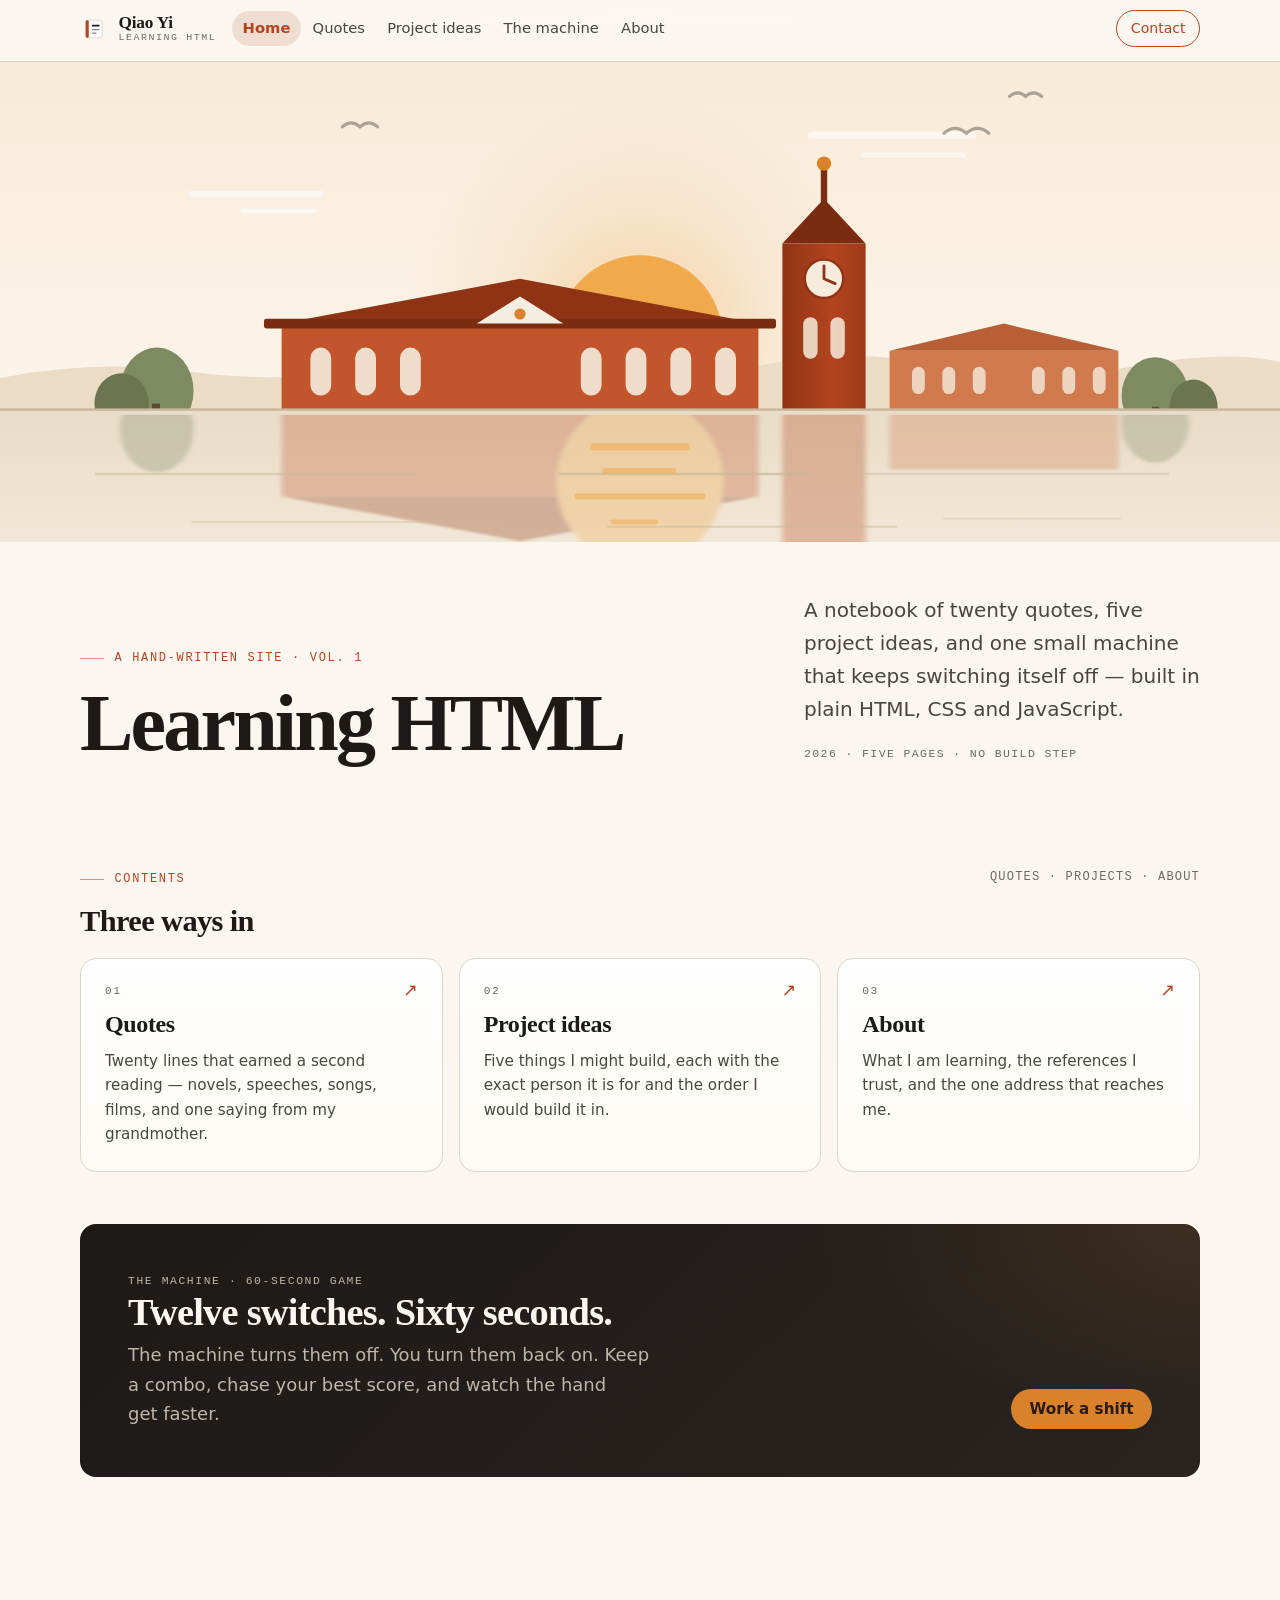
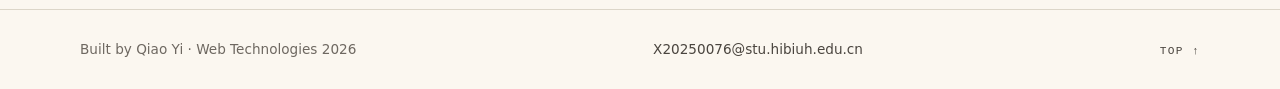
==== index.html @ 5ea04df0 "Turn the machine into a night-shift game and tidy the type Replace the eraser with a 60-second, twel" ====
<!DOCTYPE html>
<html lang="en">
<head>
  <meta charset="UTF-8">
  <meta name="viewport" content="width=device-width, initial-scale=1.0">
  <title>Learning HTML — Quotes, Projects, and a Machine</title>
  <meta name="description" content="A small hand-written site built while learning HTML: twenty quotes, five project ideas, and a sixty-second game about a machine that keeps switching itself off.">
  <link rel="icon" href="favicon.svg" type="image/svg+xml">
  <link rel="stylesheet" href="style.css">
</head>
<body>
  <a class="skip" href="#main">Skip to content</a>

  <header id="site-header"></header>

  <main id="main">
    <!-- The hero: one wide picture, cropped to a fixed height rather than
         squashed, then the site title and one sentence about the site. -->
    <section class="hero">
      <img class="hero-img" src="images/hero.svg" width="1600" height="900"
           alt="The campus at sunrise seen across the lake: a long hall with a colonnade, a clock tower, and the sun's broken reflection on the water.">
      <div class="wrap wrap--wide hero-text">
        <div class="hero-title">
          <p class="eyebrow">A hand-written site · Vol. 1</p>
          <h1>Learning HTML</h1>
        </div>
        <div class="hero-copy">
          <p class="lede">
            A notebook of twenty quotes, five project ideas, and one small
            machine that keeps switching itself off — built in plain HTML, CSS
            and JavaScript.
          </p>
          <p class="hero-meta">2026 · Five pages · No build step</p>
        </div>
      </div>
    </section>

    <!-- The overview. Each entry says what you will find inside, not
         "click here": a link is more useful when it tells you where it goes. -->
    <section class="section wrap wrap--wide" aria-labelledby="on-this-site">
      <div class="section-head">
        <div>
          <p class="eyebrow">Contents</p>
          <h2 id="on-this-site">Three ways in</h2>
        </div>
        <p class="section-note">Quotes · Projects · About</p>
      </div>

      <ul class="entries">
        <li>
          <a class="entry" href="quotes.html">
            <span class="entry-top">
              <span class="entry-num">01</span>
              <span class="entry-arrow" aria-hidden="true">↗</span>
            </span>
            <span class="entry-title">Quotes</span>
            <span class="entry-desc">
              Twenty lines that earned a second reading — novels, speeches,
              songs, films, and one saying from my grandmother.
            </span>
          </a>
        </li>
        <li>
          <a class="entry" href="project.html">
            <span class="entry-top">
              <span class="entry-num">02</span>
              <span class="entry-arrow" aria-hidden="true">↗</span>
            </span>
            <span class="entry-title">Project ideas</span>
            <span class="entry-desc">
              Five things I might build, each with the exact person it is for
              and the order I would build it in.
            </span>
          </a>
        </li>
        <li>
          <a class="entry" href="about.html">
            <span class="entry-top">
              <span class="entry-num">03</span>
              <span class="entry-arrow" aria-hidden="true">↗</span>
            </span>
            <span class="entry-title">About</span>
            <span class="entry-desc">
              What I am learning, the references I trust, and the one address
              that reaches me.
            </span>
          </a>
        </li>
      </ul>
    </section>

    <!-- The machine gets its own dark band: it is the best thing here, and
         it should not be something you only find by reading the nav. -->
    <section class="section wrap wrap--wide">
      <div class="callout">
        <div>
          <p class="callout-kicker">The machine · 60-second game</p>
          <h2>Twelve switches. Sixty seconds.</h2>
          <p>
            The machine turns them off. You turn them back on. Keep a combo,
            chase your best score, and watch the hand get faster.
          </p>
        </div>
        <a class="btn" href="machine.html">Work a shift</a>
      </div>
    </section>
  </main>

  <footer id="site-footer"></footer>

  <script src="nav.js"></script>
</body>
</html>
---- style.css ----
/* ==========================================================================
   my-site — one stylesheet, five pages
   --------------------------------------------------------------------------
   Reading order:
     1  Tokens        — every colour and size, named once
     2  Reset & base  — the floor every browser starts from
     3  Layout        — the columns
     4  Typography    — sizes, set once, inherited everywhere
     5  Links, buttons, skip link
     6  Nav (injected by nav.js)
     7  Site footer (injected by nav.js)
     8  Hero
     9  Entry cards   — the homepage's three doors
    10  Quote cards   — ONE rule, twenty cards
    11  Spotlight     — the random quote band
    12  Project lists — ul, dl, ol, each doing its own job
    13  Callout       — the dark block advertising the machine
    14  Small screens & reduced motion
   ========================================================================== */

/* 1 · Tokens ---------------------------------------------------------------
   A custom property is a value with a name. Change it here and it changes
   everywhere; that is the same argument as using a class instead of twenty
   inline styles, one level up. */
:root {
  /* paper: four warm off-whites, darkest to lightest */
  --paper: #FBF7F0;          /* the page itself */
  --paper-raised: #FFFFFF;   /* cards sitting on the page */
  --paper-sunk: #F3EDE2;     /* quiet panels, the spotlight band */

  /* ink: three text weights. All three clear 4.5:1 on --paper. */
  --ink: #1C1917;            /* body text, nearly black */
  --ink-soft: #4A453F;       /* secondary text */
  --ink-faint: #6E6861;      /* captions, quote sources */

  --rule: #DCD6C9;           /* hairlines: borders, dividers */
  --accent: #B4441F;         /* the one loud colour: ochre red */
  --accent-dark: #8E3415;    /* its hover state */
  --accent-soft: #F0DDD2;    /* its wash: nav highlight, tags */
  --amber: #D9822B;          /* the machine's light, and only that */

  --measure: 66ch;           /* a comfortable line of text */
  --measure-wide: 74rem;     /* the page's outer grid */
  --radius: 10px;
  --radius-lg: 16px;
  --rule-strong: #C9C1B2;
  --shadow: 0 12px 32px rgb(28 25 23 / .07);
  --shadow-lift: 0 24px 56px rgb(28 25 23 / .11);

  --font-serif: Georgia, "Iowan Old Style", "Noto Serif SC", "Songti SC", serif;
  --font-sans: system-ui, -apple-system, "Segoe UI", "Noto Sans SC", sans-serif;
  --font-mono: ui-monospace, "SF Mono", "Cascadia Mono", Consolas, monospace;
}

/* 2 · Reset & base ---------------------------------------------------------
   Only the handful of browser defaults that get in the way. */
*,
*::before,
*::after {
  box-sizing: border-box;      /* padding and border grow inward */
}

html {
  -webkit-text-size-adjust: 100%;   /* no auto-zoom on a phone held sideways */
  scroll-behavior: smooth;
}

body {
  margin: 0;
  background:
    radial-gradient(70rem 34rem at 50% -18rem, #FFFDF9 0%, transparent 70%),
    var(--paper);
  color: var(--ink);
  font-family: var(--font-sans);
  font-size: clamp(1rem, .95rem + .25vw, 1.125rem);   /* 16 → 18 px */
  line-height: 1.65;
  text-rendering: optimizeLegibility;
}

img,
svg {
  display: block;
  max-width: 100%;             /* never wider than its box */
}

img {
  height: auto;                /* keep the proportions */
}

/* 3 · Layout ---------------------------------------------------------------
   One column, centred, with the same gutters on every page. */
.wrap {
  width: 100%;
  max-width: var(--measure);
  margin-inline: auto;
  padding-inline: clamp(1rem, 4vw, 2rem);
}

.wrap--wide {
  max-width: var(--measure-wide);   /* the quote grid, the machine, the index */
}

main {
  display: block;              /* old browsers: <main> is inline by default */
}

.section {
  padding-block: clamp(2rem, 5vw, 3.25rem);
}

.section + .section {
  padding-top: 0;              /* sections own their bottom space only */
}

/* A page's opening block: the title on the left, the promise of the page on
   the right. Every inner page uses the same shape, so moving between pages
   feels like turning pages of one book rather than visiting five sites. */
.page-head {
  display: grid;
  gap: clamp(.9rem, 2.5vw, 1.75rem);
  padding-block: clamp(2.75rem, 6vw, 4.75rem) clamp(1.75rem, 4vw, 2.75rem);
  border-bottom: 1px solid var(--rule);
}

.page-head h1 {
  margin: 0;
  font-size: clamp(2.6rem, 7vw, 4.6rem);
  line-height: 1.02;
  letter-spacing: -.03em;
}

.page-head .lede {
  margin: 0;
  max-width: 40ch;
}

.page-head-copy {
  justify-self: end;
  width: 100%;
  max-width: 38ch;
}

.page-head-meta {
  margin: 1rem 0 0;
  font-family: var(--font-mono);
  font-size: .75rem;
  letter-spacing: .12em;
  text-transform: uppercase;
  color: var(--ink-faint);
}

@media (min-width: 56rem) {
  .page-head {
    grid-template-columns: minmax(0, 1.1fr) minmax(0, .9fr);
    align-items: end;
    column-gap: clamp(2rem, 6vw, 6rem);
  }
}

/* On a phone the page's promise belongs directly under its title, not in a
   column pushed over to the right. */
@media (max-width: 55.99rem) {
  .page-head-copy {
    justify-self: start;
    max-width: 100%;
  }
}

/* A heading that holds a left rail and a wider reading column. Used for the
   project lists, the about page and the machine's explanation. */
.section-split {
  display: grid;
  gap: 1.5rem;
}

.section-body {
  max-width: 62ch;
}

@media (min-width: 56rem) {
  .section-split {
    grid-template-columns: minmax(0, .8fr) minmax(0, 1.2fr);
    column-gap: clamp(2rem, 6vw, 6rem);
    align-items: start;
  }

  .section-side {
    position: sticky;
    top: 6rem;
  }
}

/* A small header above a list or grid: the name of the set, and one line
   that says how to read it. */
.section-head {
  display: flex;
  flex-wrap: wrap;
  align-items: baseline;
  justify-content: space-between;
  gap: .5rem 1.5rem;
  margin-bottom: 1.25rem;
}

.section-head h2 {
  margin: 0;
}

.section-note {
  margin: 0;
  font-family: var(--font-mono);
  font-size: .75rem;
  letter-spacing: .1em;
  text-transform: uppercase;
  color: var(--ink-faint);
}

[id] {
  scroll-margin-top: 5.5rem;   /* clears the sticky header */
}

/* 4 · Typography ----------------------------------------------------------- */
h1,
h2,
h3 {
  font-family: var(--font-serif);
  font-weight: 600;
  line-height: 1.12;
  letter-spacing: -0.02em;
  margin: 0 0 .5em;
  text-wrap: balance;          /* split long headings into even lines */
}

h1 {
  font-size: clamp(2.2rem, 6vw, 3.6rem);
}

h2 {
  font-size: clamp(1.4rem, 3vw, 1.9rem);
}

h3 {
  font-size: 1.2rem;
}

p {
  margin: 0 0 1em;
  text-wrap: pretty;           /* stops one word dangling on its own line */
}

p:last-child {
  margin-bottom: 0;
}

.lede {
  font-size: clamp(1.05rem, 1rem + .4vw, 1.25rem);
  color: var(--ink-soft);
  max-width: 44ch;
}

.eyebrow {
  display: inline-flex;
  align-items: center;
  gap: .65rem;
  font-family: var(--font-mono);
  font-size: .75rem;
  letter-spacing: .14em;
  text-transform: uppercase;
  color: var(--accent);
  margin: 0 0 .9rem;
}

.eyebrow::before {
  content: "";
  width: 1.5rem;
  height: 1px;
  background: currentColor;
  opacity: .55;
}

.muted {
  color: var(--ink-faint);
}

/* A heading a screen reader needs but the eye does not — it keeps the
   document's outline correct without adding a line of visible text. */
.visually-hidden {
  position: absolute;
  width: 1px;
  height: 1px;
  margin: -1px;
  padding: 0;
  overflow: hidden;
  clip-path: inset(50%);
  white-space: nowrap;
  border: 0;
}

/* 5 · Links & buttons ------------------------------------------------------ */
a {
  color: var(--accent);
  text-decoration-thickness: 1px;
  text-underline-offset: .18em;
}

a:hover {
  color: var(--accent-dark);
}

/* One focus ring, for everything, keyboard only. */
:focus-visible {
  outline: 3px solid var(--accent);
  outline-offset: 3px;
  border-radius: 3px;
}

.btn {
  display: inline-block;
  padding: .65em 1.15em;
  border: 1px solid transparent;
  border-radius: 99px;
  background: var(--accent);
  color: #fff;
  font: inherit;
  font-size: .95rem;
  font-weight: 600;
  line-height: 1.2;
  text-decoration: none;
  cursor: pointer;
}

.btn:hover {
  background: var(--accent-dark);
  color: #fff;
}

.btn--ghost {
  background: transparent;
  border-color: var(--rule);
  color: var(--ink);
}

.btn--ghost:hover {
  background: var(--paper-sunk);
  color: var(--ink);
}

/* The skip link is the first thing a keyboard meets. Off-screen until it
   takes focus, then it slides into view. */
.skip {
  position: fixed;
  top: .75rem;
  left: .75rem;
  z-index: 300;
  padding: .7em 1.2em;
  border-radius: 99px;
  background: var(--ink);
  color: var(--paper);
  text-decoration: none;
  transform: translateY(-200%);
  transition: transform .18s ease;
}

.skip:focus {
  transform: none;
  color: var(--paper);
}

/* 6 · Nav ------------------------------------------------------------------
   The markup lives in nav.html and is injected into <header id="site-header">.
   These rules are here because style.css is the one file every page loads. */
#site-header {
  /* The nav arrives one fetch after the page paints. Reserving its height
     means the content below does not jump when it lands. Sticky, with a
     translucent paper wash, so the index stays one move away on long pages. */
  position: sticky;
  top: 0;
  z-index: 100;
  min-height: 3.9rem;
  border-bottom: 1px solid var(--rule);
  background: rgb(251 247 240 / .93);
  backdrop-filter: blur(14px) saturate(1.05);
  -webkit-backdrop-filter: blur(14px) saturate(1.05);
}

.site-nav {
  display: flex;
  flex-wrap: wrap;             /* on a narrow phone the links drop to a new row */
  align-items: center;
  gap: .35rem 1rem;
  padding-block: .65rem;
}

.brand {
  display: inline-flex;
  align-items: center;
  gap: .65rem;
  font-family: var(--font-serif);
  color: var(--ink);
  text-decoration: none;
}

.brand:hover {
  color: var(--accent);
}

.brand-mark {
  width: 1.75rem;
  height: 1.75rem;
  flex: none;
}

.brand-copy {
  display: grid;
  gap: .1rem;
  line-height: 1.05;
}

.brand-name {
  font-size: 1.08rem;
  font-weight: 700;
  letter-spacing: -.01em;
}

.brand-site {
  font-family: var(--font-mono);
  font-size: .62rem;
  font-weight: 400;
  letter-spacing: .16em;
  text-transform: uppercase;
  color: var(--ink-faint);
}

.nav-links {
  display: flex;
  flex-wrap: wrap;
  gap: .1rem;
  margin: 0;
  padding: 0;
  list-style: none;
}

.nav-links a {
  display: block;
  padding: .35em .7em;
  border-radius: 99px;
  color: var(--ink-soft);
  font-size: .92rem;
  text-decoration: none;
  transition: background-color .16s ease, color .16s ease;
}

.nav-links a:hover {
  background: var(--paper-sunk);
  color: var(--ink);
}

/* aria-current is set by nav.js on the link for the page you are on. */
.nav-links a[aria-current="page"] {
  background: var(--accent-soft);
  color: var(--accent);
  font-weight: 600;
}

.nav-cta {
  margin-left: auto;
  padding: .4em .95em;
  border: 1px solid var(--accent);
  border-radius: 99px;
  color: var(--accent);
  font-size: .88rem;
  text-decoration: none;
  transition: background-color .16s ease, color .16s ease;
}

.nav-cta:hover {
  background: var(--accent);
  color: #fff;
}

/* Shown only when the fetch fails — almost always because the page was
   opened from file:// instead of a local server. */
.nav-fallback {
  margin: 0;
  padding-block: 1rem;
  color: var(--ink-soft);
  font-size: .9rem;
}

/* 7 · Site footer ----------------------------------------------------------
   An ID selector on purpose. Every quote card also contains a <footer>, so a
   bare `footer { }` rule here would repaint all twenty card footers too. */
#site-footer {
  margin-top: clamp(3rem, 8vw, 5rem);
  border-top: 1px solid var(--rule);
  padding-block: 1.75rem;
  color: var(--ink-faint);
  font-size: .85rem;
}

.site-footer-inner {
  display: flex;
  flex-wrap: wrap;
  gap: .5rem 1.5rem;
  justify-content: space-between;
  align-items: baseline;
}

.footer-top {
  font-family: var(--font-mono);
  font-size: .7rem;
  letter-spacing: .12em;
  text-transform: uppercase;
  color: var(--ink-faint);
  text-decoration: none;
}

.footer-top:hover {
  color: var(--accent);
}

#site-footer p {
  margin: 0;
}

#site-footer address {
  font-style: normal;
}

#site-footer a {
  color: var(--ink-soft);
  text-decoration: none;
}

#site-footer a:hover {
  color: var(--accent);
  text-decoration: underline;
}

/* 8 · Hero -----------------------------------------------------------------
   The image is a real <img> so the object-fit lesson still applies: a fixed
   height box, width 100%, and the picture cropped rather than squashed. */
.hero-img {
  width: 100%;
  height: clamp(17rem, 44vw, 30rem);
  object-fit: cover;           /* fill the box, crop the overflow */
  object-position: center 42%; /* keep the sun and the roofline in frame */
}

.hero-text {
  display: grid;
  gap: clamp(1rem, 2.5vw, 2rem);
  padding-block: clamp(2rem, 4.5vw, 3.25rem) clamp(2rem, 4vw, 2.75rem);
}

.hero-text h1 {
  margin: 0;
  font-size: clamp(2.6rem, 7.5vw, 5rem);
  line-height: 1.0;
  letter-spacing: -.035em;
}

.hero-text .lede {
  margin-bottom: 0;
  max-width: 38ch;
}

.hero-meta {
  margin: 1.1rem 0 0;
  font-family: var(--font-mono);
  font-size: .72rem;
  letter-spacing: .12em;
  text-transform: uppercase;
  color: var(--ink-faint);
}

/* On a wide screen the title and the sentence share one line: the title
   holds the left edge, the sentence sits on the baseline at the right. */
@media (min-width: 56rem) {
  .hero-text {
    grid-template-columns: minmax(0, 1.25fr) minmax(0, .75fr);
    align-items: end;
    column-gap: clamp(2rem, 5vw, 5rem);
  }
}

/* 9 · Entry cards ---------------------------------------------------------- */
.entries {
  display: grid;
  grid-template-columns: repeat(auto-fit, minmax(min(100%, 17rem), 1fr));
  gap: 1rem;
  margin: 0;
  padding: 0;
  list-style: none;
}

/* Three doors, three columns — never a lonely third card on its own row. */
@media (min-width: 56rem) {
  .entries {
    grid-template-columns: repeat(3, minmax(0, 1fr));
  }
}

.entry {
  display: grid;
  grid-template-rows: auto auto 1fr;
  gap: .65rem;
  height: 100%;
  padding: 1.45rem 1.5rem 1.55rem;
  border: 1px solid var(--rule);
  border-radius: var(--radius-lg);
  background: linear-gradient(180deg, #FFFFFF 0%, #FEFBF5 100%);
  color: inherit;
  text-decoration: none;
  transition: border-color .18s ease, transform .18s ease, box-shadow .18s ease;
}

.entry:hover {
  border-color: var(--accent);
  color: inherit;
  transform: translateY(-3px);
  box-shadow: var(--shadow-lift);
}

.entry-top {
  display: flex;
  align-items: center;
  justify-content: space-between;
  gap: 1rem;
}

.entry-num {
  font-family: var(--font-mono);
  font-size: .7rem;
  letter-spacing: .14em;
  color: var(--ink-faint);
}

.entry-arrow {
  color: var(--accent);
  font-size: 1.1rem;
  line-height: 1;
  transition: transform .18s ease;
}

.entry:hover .entry-arrow {
  transform: translate(3px, -3px);
}

.entry-title {
  font-family: var(--font-serif);
  font-size: 1.5rem;
  font-weight: 600;
  line-height: 1.15;
  letter-spacing: -.015em;
}

.entry-desc {
  color: var(--ink-soft);
  font-size: .95rem;
  line-height: 1.6;
}

/* 10 · Quote cards ---------------------------------------------------------
   ONE rule for all twenty cards. This is the whole argument for a class:
   padding, border, radius, background and max-width are set once and every
   card obeys. Twenty inline styles would be twenty chances to disagree. */
.quote {
  max-width: 34rem;                       /* a line you can read without turning your head */
  padding: 1.25rem 1.4rem;                /* space inside the card */
  background: var(--paper-raised);
  border: 1px solid var(--rule);          /* the thin outer frame */
  border-left: 4px solid var(--accent);   /* the spine */
  border-radius: var(--radius);           /* rounded corners */
  margin: 0;
  transition: box-shadow .2s ease;
}

.quote:hover {
  box-shadow: var(--shadow);
}

.quote blockquote {
  margin: 0;
}

.quote p {
  margin: 0 0 .55em;
}

.quote p:last-child {
  margin-bottom: 0;
}

/* This is the CARD's footer — its source line. It must not look like the
   site footer, which is why #site-footer is an id and this is scoped. */
.quote footer {
  display: flex;
  flex-wrap: wrap;
  align-items: baseline;
  gap: .2rem .55rem;
  margin-top: .9rem;
  padding-top: .7rem;
  border-top: 1px dashed var(--rule);
  font-size: .82rem;
  line-height: 1.4;
}

.quote cite {
  font-style: normal;
  font-weight: 700;
  color: var(--ink);
}

.quote .source {
  font-family: var(--font-mono);
  font-size: .92em;
  color: var(--ink-faint);
}

.quote .source::before {
  content: "—";
  margin-right: .45em;
  color: var(--rule);
}

.quote-grid {
  display: grid;
  grid-template-columns: repeat(auto-fill, minmax(min(100%, 19rem), 1fr));
  gap: 1rem;
  align-items: stretch;        /* every card in a row shares one height */
  margin: 0;
  padding: 0;
  list-style: none;
  counter-reset: quote;
}

.quote-grid > li {
  display: flex;
  flex-direction: column;
  counter-increment: quote;
}

/* Fill the cell and hold the source line at the bottom, so a short quote and
   a long quote on the same row end on the same line. */
.quote-grid .quote {
  flex: 1;
  display: flex;
  flex-direction: column;
  max-width: none;
}

.quote-grid .quote footer {
  margin-top: auto;            /* the source line sits on the card's floor */
}

/* A quiet index number above each card: twenty entries, numbered like pages,
   drawn by CSS so the markup stays one clean <article>. */
.quote-grid > li::before {
  content: counter(quote, decimal-leading-zero);
  display: block;
  margin: 0 0 .5rem .25rem;
  font-family: var(--font-mono);
  font-size: .7rem;
  letter-spacing: .14em;
  color: var(--ink-faint);
}

/* 11 · Spotlight -----------------------------------------------------------
   The band at the top of quotes.html. quotes.js clones one of the cards into
   it, so the clone keeps the .quote class and inherits every rule above. */
.spotlight {
  position: relative;
  overflow: hidden;
  background: var(--paper-sunk);
  border-block: 1px solid var(--rule);
  padding-block: clamp(2rem, 4.5vw, 3.25rem);
}

/* One enormous quotation mark, almost the colour of the paper. It is
   decoration and is hidden from assistive technology by ::before. */
.spotlight::before {
  content: "“";
  position: absolute;
  top: -3.5rem;
  left: max(-1rem, calc(50% - 38rem));
  font-family: var(--font-serif);
  font-size: clamp(12rem, 26vw, 22rem);
  line-height: 1;
  color: var(--accent);
  opacity: .06;
  pointer-events: none;
}

.spotlight-inner {
  display: flex;
  flex-wrap: wrap;
  align-items: center;
  gap: 1.25rem 2rem;
  justify-content: space-between;
}

.spotlight .quote {
  flex: 1 1 22rem;
  max-width: 40rem;
  border-left-width: 6px;
  box-shadow: var(--shadow);
}

.spotlight .quote blockquote p {
  font-family: var(--font-serif);
  font-size: clamp(1.1rem, 1rem + .55vw, 1.4rem);
  line-height: 1.45;
}

.spotlight-label {
  font-family: var(--font-mono);
  font-size: .75rem;
  font-weight: 400;
  line-height: 1.4;
  letter-spacing: .14em;
  text-transform: uppercase;
  color: var(--ink-faint);
  margin: 0 0 .6rem;
}

/* 12 · Project lists ------------------------------------------------------- */
.idea-list {
  display: grid;
  gap: .9rem;
  margin: 0;
  padding: 0;
  list-style: none;            /* order does not matter here, so no markers */
  counter-reset: idea;
}

.idea-list li {
  position: relative;
  padding: 2.25rem 1.35rem 1.25rem;
  border: 1px solid var(--rule);
  border-radius: var(--radius-lg);
  background: var(--paper-raised);
  counter-increment: idea;
  transition: border-color .18s ease, box-shadow .18s ease;
}

.idea-list li:hover {
  border-color: var(--rule-strong);
  box-shadow: var(--shadow);
}

.idea-list li::before {
  content: counter(idea, decimal-leading-zero);
  position: absolute;
  top: 1.05rem;
  left: 1.4rem;
  font-family: var(--font-mono);
  font-size: .7rem;
  letter-spacing: .14em;
  color: var(--accent);
}

@media (min-width: 56rem) {
  .idea-list {
    grid-template-columns: repeat(2, minmax(0, 1fr));
  }

  /* Five ideas over two columns: the fifth gets the full row rather than
     leaving a hole where a sixth ought to be. */
  .idea-list li:last-child {
    grid-column: 1 / -1;
  }
}

.idea-name {
  display: block;
  font-family: var(--font-serif);
  font-size: 1.22rem;
  font-weight: 600;
  line-height: 1.3;
  letter-spacing: -.01em;
}

.idea-list p {
  margin: .3rem 0 0;
  color: var(--ink-soft);
  font-size: .96rem;
}

/* A description list is a question and its answer: the idea, then who it
   is for. A grid makes the pairs line up as pairs. */
.audience {
  display: grid;
  grid-template-columns: max-content 1fr;
  gap: .55rem 1.75rem;
  margin: 0;
}

.audience dt {
  font-family: var(--font-serif);
  font-weight: 600;
  color: var(--ink);
}

.audience dd {
  margin: 0;
  color: var(--ink-soft);
}

/* An ordered list, numbered by the browser, drawn as circles by CSS. */
.steps {
  display: grid;
  gap: .8rem;
  margin: 0;
  padding: 0;
  list-style: none;
  counter-reset: step;
}

.steps li {
  position: relative;
  padding-left: 2.75rem;
  counter-increment: step;
}

.steps li::before {
  content: counter(step);
  position: absolute;
  left: 0;
  top: .1rem;
  display: grid;
  place-items: center;
  width: 1.85rem;
  height: 1.85rem;
  border-radius: 50%;
  background: var(--accent);
  color: #fff;
  font-size: .8rem;
  font-weight: 700;
  line-height: 1;
}

/* A second description list, on the machine page: the four properties of a
   useless machine, each named and explained. */
.definitions {
  display: grid;
  grid-template-columns: max-content 1fr;
  gap: .9rem 2rem;
  margin: 1.5rem 0 0;
}

.definitions dt {
  font-family: var(--font-mono);
  font-size: .78rem;
  font-weight: 700;
  letter-spacing: .1em;
  text-transform: uppercase;
  color: var(--accent);
  padding-top: .15rem;
}

.definitions dd {
  margin: 0;
  color: var(--ink-soft);
  font-size: .96rem;
}

/* 13 · Callout ------------------------------------------------------------- */
.callout {
  position: relative;
  display: flex;
  flex-wrap: wrap;
  align-items: flex-end;
  justify-content: space-between;
  gap: 1.5rem 2.5rem;
  overflow: hidden;
  padding: clamp(1.75rem, 4vw, 3rem);
  border-radius: var(--radius-lg);
  background:
    radial-gradient(40rem 20rem at 100% 0%, rgb(217 130 43 / .12), transparent 60%),
    linear-gradient(135deg, #1C1917 0%, #2A2420 100%);
  color: #E8E1D7;
}

.callout-kicker {
  margin: 0 0 .9rem;
  font-family: var(--font-mono);
  font-size: .71rem;
  letter-spacing: .14em;
  text-transform: uppercase;
  color: var(--amber);
}

.callout h2 {
  margin: 0 0 .45rem;
  color: var(--paper);
  font-size: clamp(1.6rem, 3.5vw, 2.4rem);
  line-height: 1.1;
}

.callout p {
  margin: 0;
  color: #BFB5A8;
  max-width: 48ch;
}

.callout .btn {
  background: var(--amber);
  color: #2A1A0C;
  flex: none;
}

.callout .btn:hover {
  background: #E79544;
  color: #2A1A0C;
}

/* 13b · Contact card ------------------------------------------------------
   The one loud link on the About page, on its own sheet of paper. */
.contact-card {
  padding: clamp(1.5rem, 4vw, 2.5rem);
  border: 1px solid var(--rule);
  border-radius: var(--radius-lg);
  background: var(--paper-raised);
}

.contact-card .eyebrow {
  margin-bottom: .75rem;
}

.contact-card h2 {
  margin-bottom: .35rem;
}

.contact-email {
  display: inline-block;
  margin-top: .4rem;
  font-family: var(--font-serif);
  font-size: clamp(1.1rem, 2.6vw, 1.5rem);
  letter-spacing: -.01em;
  word-break: break-word;
}

/* 14 · Small screens & reduced motion -------------------------------------- */
@media (max-width: 40rem) {
  /* Two rows, not four: the brand and the Contact pill share the first row,
     and the links move to their own full-width strip. The strip scrolls
     sideways if it has to, which is better than a nav that eats a third of
     the screen before you reach the content. */
  .nav-links {
    order: 3;
    flex-basis: 100%;
    flex-wrap: nowrap;
    gap: 0;
    margin-inline: calc(clamp(1rem, 4vw, 2rem) * -1);
    padding-inline: clamp(1rem, 4vw, 2rem);
    overflow-x: auto;
    scrollbar-width: none;           /* Firefox */
    -webkit-overflow-scrolling: touch;
  }

  .nav-links::-webkit-scrollbar {
    display: none;                   /* Chrome, Safari */
  }

  .nav-links a {
    white-space: nowrap;
  }

  .nav-cta {
    margin-left: auto;
  }

  /* Two columns of dt/dd become one stacked pair. */
  .audience,
  .definitions {
    grid-template-columns: 1fr;
    gap: .1rem;
  }

  .audience dd,
  .definitions dd {
    margin-bottom: .85rem;
  }

  .audience dd:last-child,
  .definitions dd:last-child {
    margin-bottom: 0;
  }

  .definitions dt {
    margin-top: .5rem;
  }

  .spotlight-inner {
    display: block;
  }

  .spotlight .btn {
    margin-top: 1rem;
  }

  .callout .btn {
    width: 100%;
    text-align: center;
  }
}

/* A pulse of motion is decoration; a visitor who asked it to stop gets to
   keep the content without the movement. */
@media (prefers-reduced-motion: reduce) {
  html {
    scroll-behavior: auto;
  }

  *,
  *::before,
  *::after {
    animation-duration: .01ms !important;
    animation-iteration-count: 1 !important;
    transition-duration: .01ms !important;
  }
}
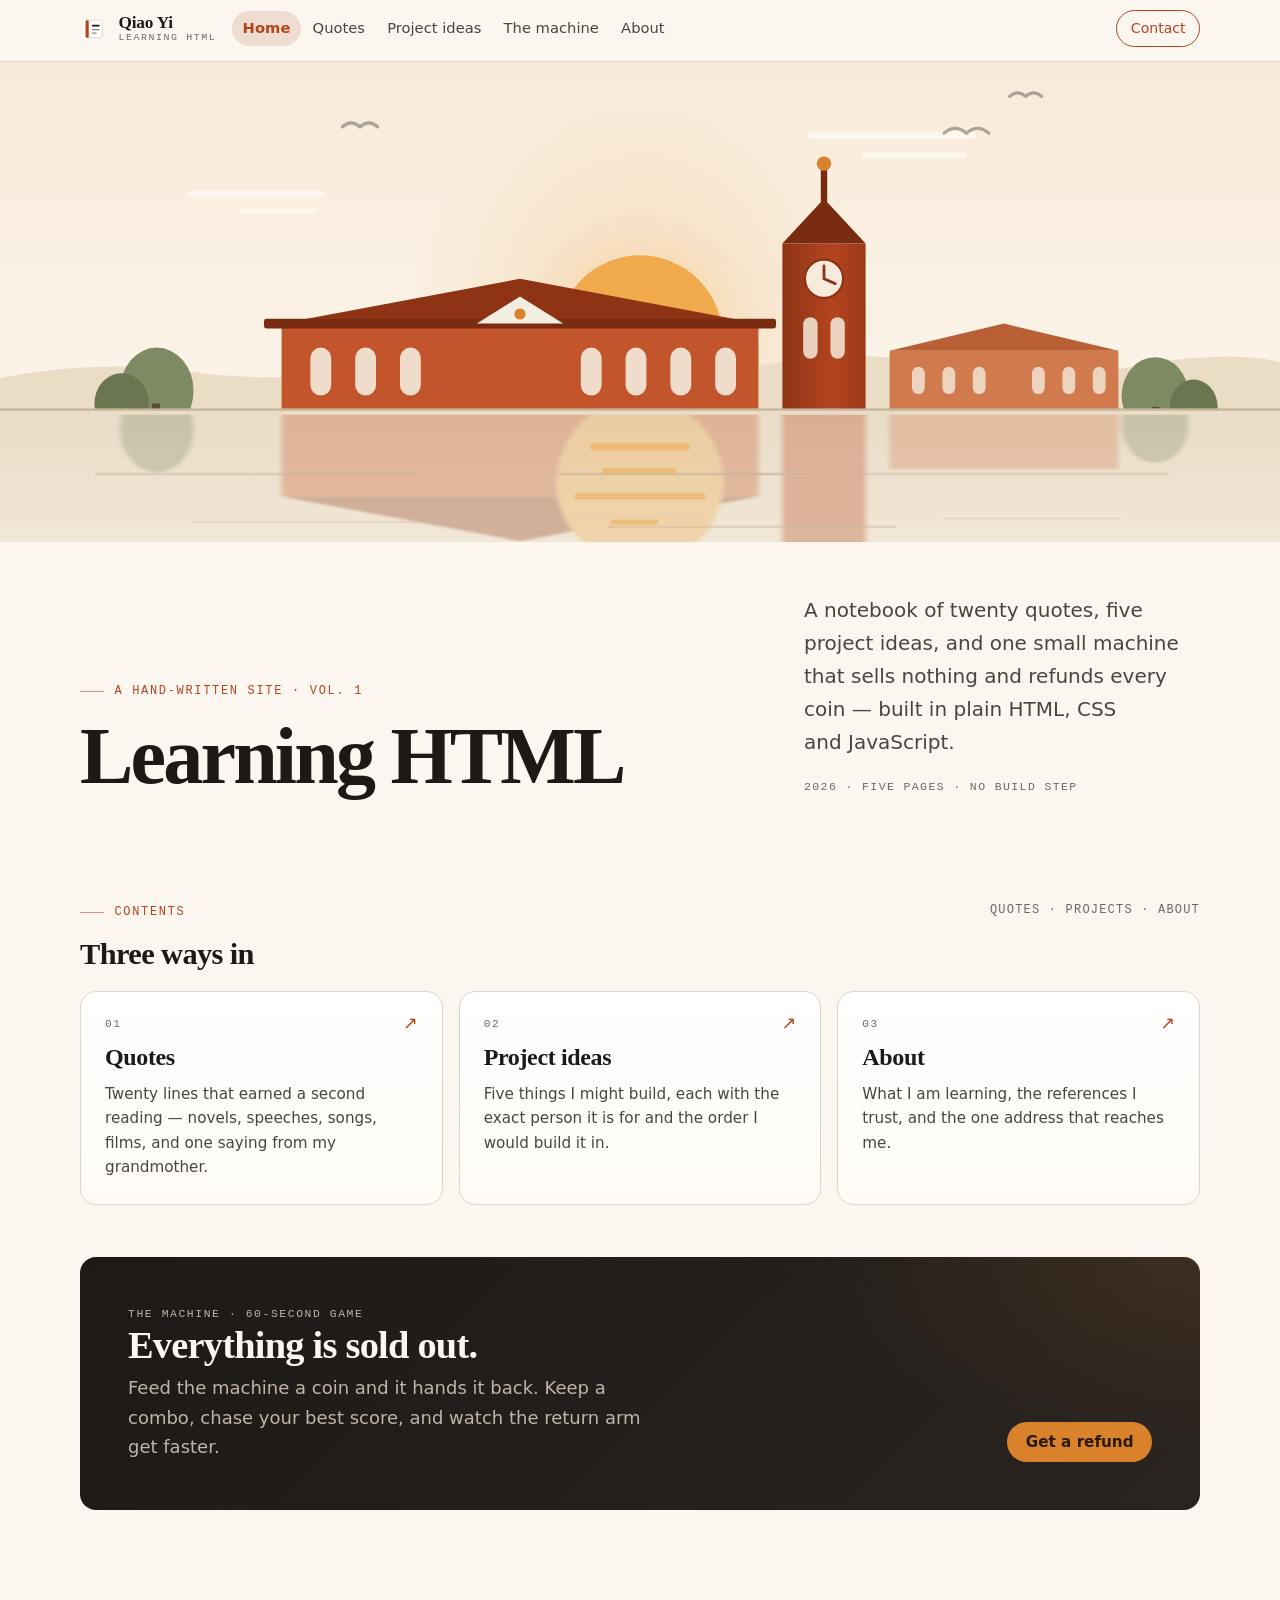
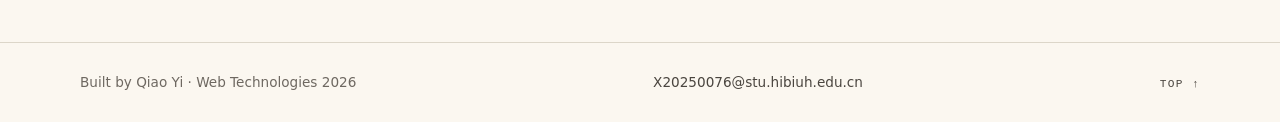
==== commit c9147892: "Turn the useless machine into a refund machine Replace the night-shift switches with twelve coins th" ====
--- a/index.html
+++ b/index.html
@@ -4,7 +4,7 @@
   <meta charset="UTF-8">
   <meta name="viewport" content="width=device-width, initial-scale=1.0">
   <title>Learning HTML — Quotes, Projects, and a Machine</title>
-  <meta name="description" content="A small hand-written site built while learning HTML: twenty quotes, five project ideas, and a sixty-second game about a machine that keeps switching itself off.">
+  <meta name="description" content="A small hand-written site built while learning HTML: twenty quotes, five project ideas, and a sixty-second game about a machine that gives every coin back.">
   <link rel="icon" href="favicon.svg" type="image/svg+xml">
   <link rel="stylesheet" href="style.css">
 </head>
@@ -27,8 +27,8 @@
         <div class="hero-copy">
           <p class="lede">
             A notebook of twenty quotes, five project ideas, and one small
-            machine that keeps switching itself off — built in plain HTML, CSS
-            and JavaScript.
+            machine that sells nothing and refunds every coin — built in plain
+            HTML, CSS and JavaScript.
           </p>
           <p class="hero-meta">2026 · Five pages · No build step</p>
         </div>
@@ -95,13 +95,13 @@
       <div class="callout">
         <div>
           <p class="callout-kicker">The machine · 60-second game</p>
-          <h2>Twelve switches. Sixty seconds.</h2>
+          <h2>Everything is sold out.</h2>
           <p>
-            The machine turns them off. You turn them back on. Keep a combo,
-            chase your best score, and watch the hand get faster.
+            Feed the machine a coin and it hands it back. Keep a combo, chase
+            your best score, and watch the return arm get faster.
           </p>
         </div>
-        <a class="btn" href="machine.html">Work a shift</a>
+        <a class="btn" href="machine.html">Get a refund</a>
       </div>
     </section>
   </main>
--- a/style.css
+++ b/style.css
@@ -37,7 +37,7 @@
   --accent: #B4441F;         /* the one loud colour: ochre red */
   --accent-dark: #8E3415;    /* its hover state */
   --accent-soft: #F0DDD2;    /* its wash: nav highlight, tags */
-  --amber: #D9822B;          /* the machine's light, and only that */
+  --amber: #D9822B;          /* the machine's brass, and only that */
 
   --measure: 66ch;           /* a comfortable line of text */
   --measure-wide: 74rem;     /* the page's outer grid */
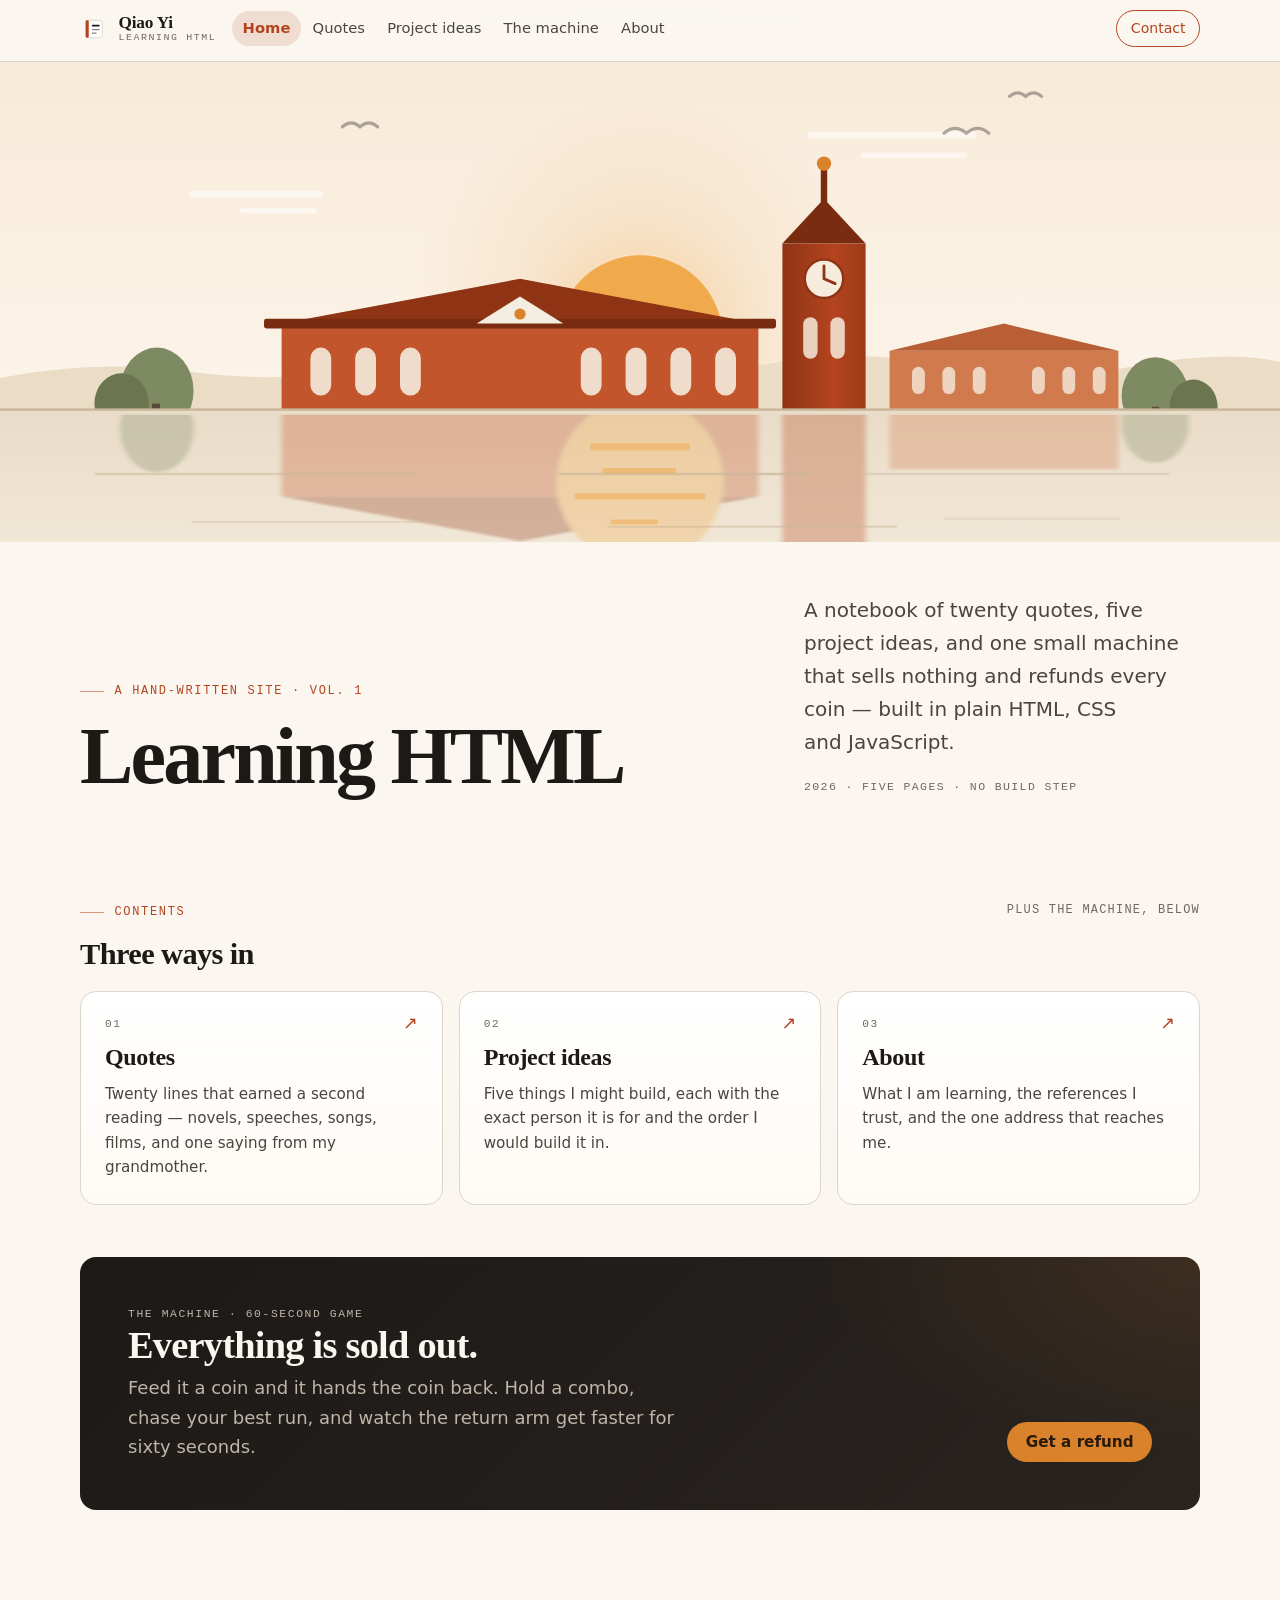
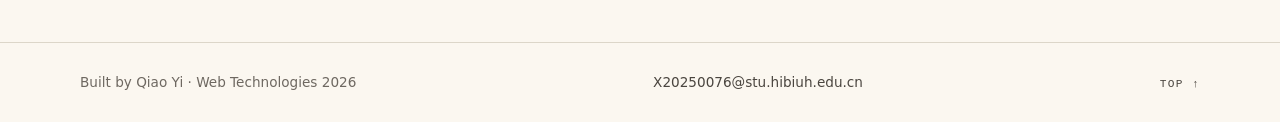
==== commit aeac2d0f: "Redraw the refund machine and unify the type The coin board was framed per-cell like a keypad and ea" ====
--- a/index.html
+++ b/index.html
@@ -43,7 +43,7 @@
           <p class="eyebrow">Contents</p>
           <h2 id="on-this-site">Three ways in</h2>
         </div>
-        <p class="section-note">Quotes · Projects · About</p>
+        <p class="section-note">Plus the machine, below</p>
       </div>
 
       <ul class="entries">
@@ -97,8 +97,8 @@
           <p class="callout-kicker">The machine · 60-second game</p>
           <h2>Everything is sold out.</h2>
           <p>
-            Feed the machine a coin and it hands it back. Keep a combo, chase
-            your best score, and watch the return arm get faster.
+            Feed it a coin and it hands the coin back. Hold a combo, chase your
+            best run, and watch the return arm get faster for sixty seconds.
           </p>
         </div>
         <a class="btn" href="machine.html">Get a refund</a>
--- a/style.css
+++ b/style.css
@@ -683,8 +683,16 @@
   margin: 0;
 }
 
+/* The words themselves are set in the serif, at a size and measure that make a
+   card feel like a page rather than a UI tile. The rest of the page stays in
+   the sans, so a quotation is visibly a different kind of text. */
 .quote p {
   margin: 0 0 .55em;
+  font-family: var(--font-serif);
+  font-size: clamp(1.02rem, .96rem + .22vw, 1.12rem);
+  line-height: 1.5;
+  letter-spacing: -.005em;
+  color: var(--ink);
 }
 
 .quote p:last-child {
@@ -723,11 +731,13 @@
   color: var(--rule);
 }
 
+/* A quote wall, not a table. Columns let each card take exactly the height its
+   words need and still pack tight against the one above it; a grid row would
+   either stretch "This is for everyone." into a half-empty box or leave a hole
+   under it. The cards still come from ONE rule — this only positions them. */
 .quote-grid {
-  display: grid;
-  grid-template-columns: repeat(auto-fill, minmax(min(100%, 19rem), 1fr));
-  gap: 1rem;
-  align-items: stretch;        /* every card in a row shares one height */
+  columns: 19rem 3;
+  column-gap: 1rem;
   margin: 0;
   padding: 0;
   list-style: none;
@@ -735,22 +745,13 @@
 }
 
 .quote-grid > li {
-  display: flex;
-  flex-direction: column;
+  break-inside: avoid;         /* never split a quote across two columns */
+  margin-bottom: 1rem;         /* the vertical gap, since columns have no row gap */
   counter-increment: quote;
 }
 
-/* Fill the cell and hold the source line at the bottom, so a short quote and
-   a long quote on the same row end on the same line. */
 .quote-grid .quote {
-  flex: 1;
-  display: flex;
-  flex-direction: column;
   max-width: none;
-}
-
-.quote-grid .quote footer {
-  margin-top: auto;            /* the source line sits on the card's floor */
 }
 
 /* A quiet index number above each card: twenty entries, numbered like pages,
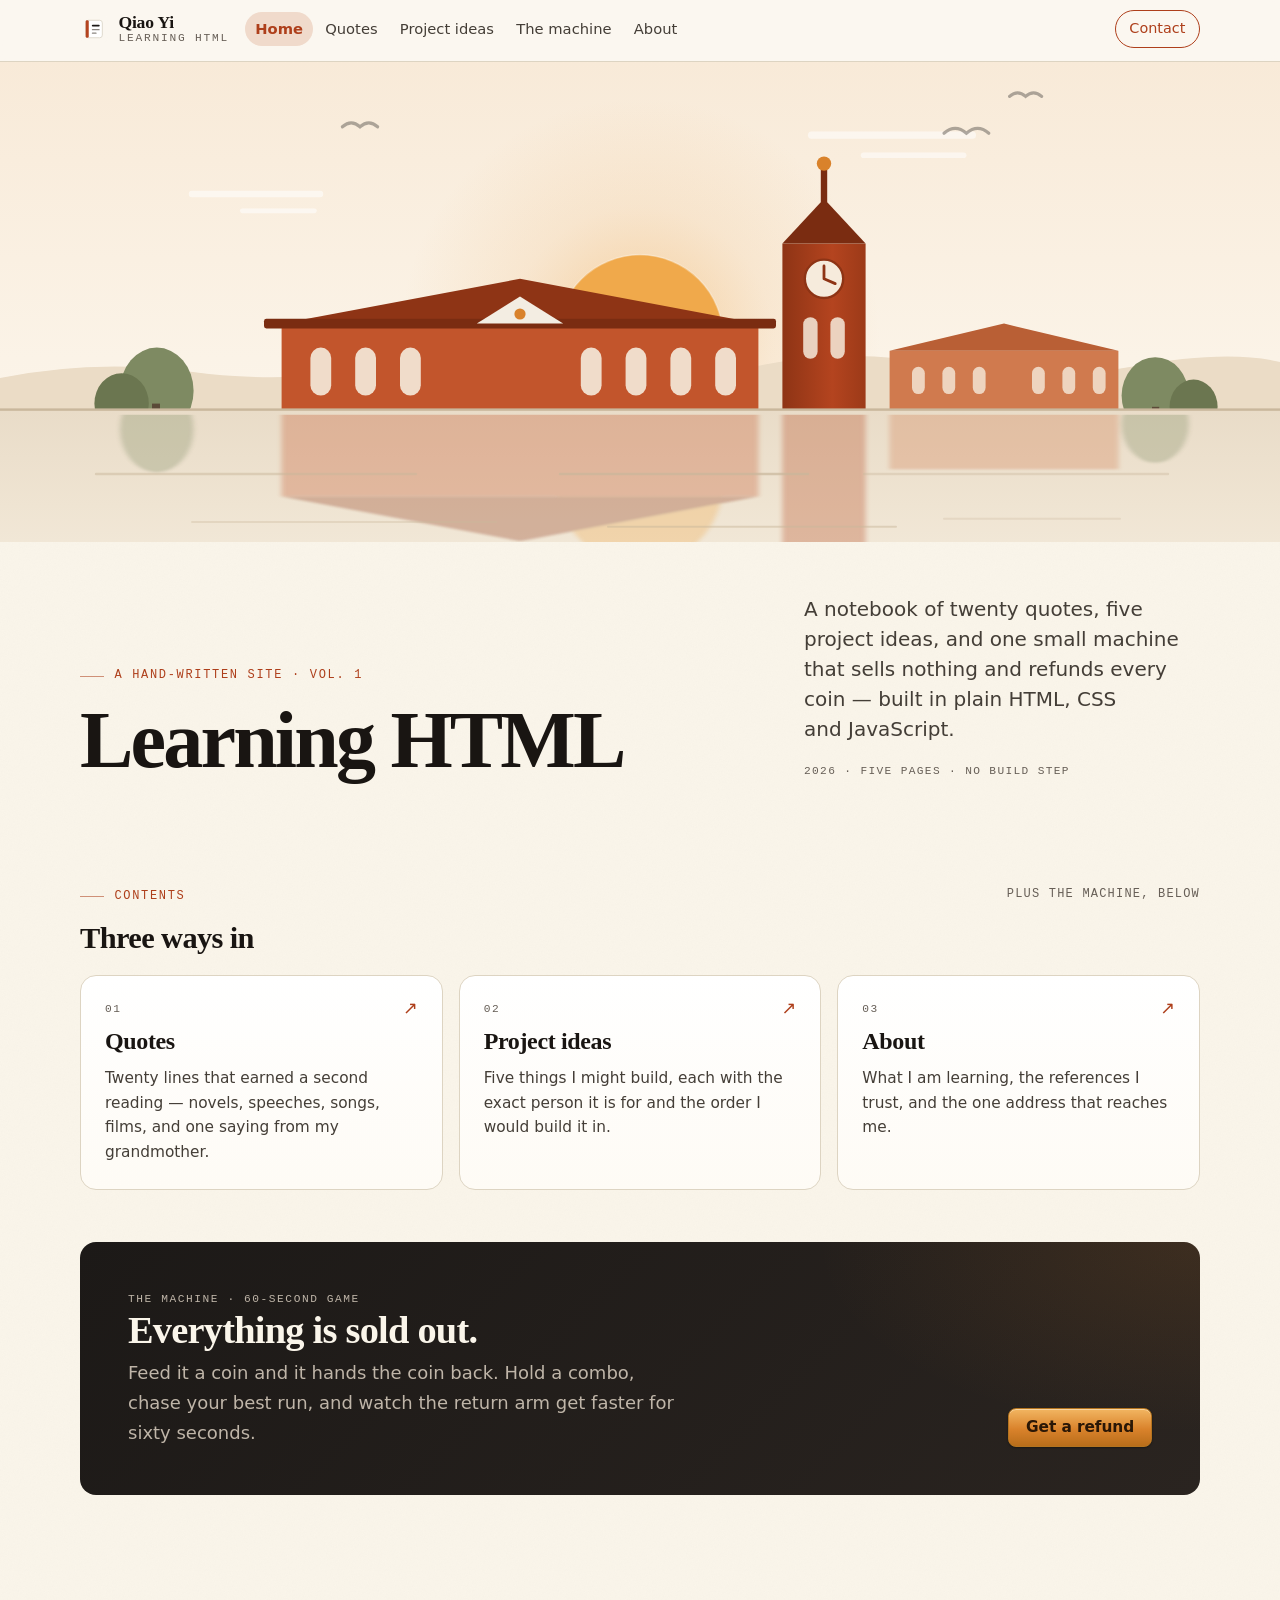
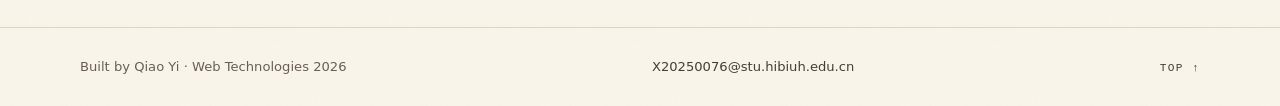
==== commit cd68483d: "Drop the gold glitter strokes from the lake They read as loose bars floating under the hall rather t" ====
--- a/index.html
+++ b/index.html
@@ -18,7 +18,7 @@
          squashed, then the site title and one sentence about the site. -->
     <section class="hero">
       <img class="hero-img" src="images/hero.svg" width="1600" height="900"
-           alt="The campus at sunrise seen across the lake: a long hall with a colonnade, a clock tower, and the sun's broken reflection on the water.">
+           alt="The campus at sunrise seen across the lake: a long hall with a colonnade, a clock tower, and the sun's reflection on the water.">
       <div class="wrap wrap--wide hero-text">
         <div class="hero-title">
           <p class="eyebrow">A hand-written site · Vol. 1</p>
--- a/style.css
+++ b/style.css
@@ -23,27 +23,28 @@
    everywhere; that is the same argument as using a class instead of twenty
    inline styles, one level up. */
 :root {
-  /* paper: four warm off-whites, darkest to lightest */
-  --paper: #FBF7F0;          /* the page itself */
-  --paper-raised: #FFFFFF;   /* cards sitting on the page */
-  --paper-sunk: #F3EDE2;     /* quiet panels, the spotlight band */
+  /* paper: warm off-whites, darkest to lightest */
+  --paper: #FAF5EA;          /* the page itself */
+  --paper-raised: #FFFDF7;   /* cards sitting on the page */
+  --paper-sunk: #F1E8D8;     /* quiet panels, the spotlight band */
 
   /* ink: three text weights. All three clear 4.5:1 on --paper. */
-  --ink: #1C1917;            /* body text, nearly black */
-  --ink-soft: #4A453F;       /* secondary text */
-  --ink-faint: #6E6861;      /* captions, quote sources */
-
-  --rule: #DCD6C9;           /* hairlines: borders, dividers */
-  --accent: #B4441F;         /* the one loud colour: ochre red */
-  --accent-dark: #8E3415;    /* its hover state */
-  --accent-soft: #F0DDD2;    /* its wash: nav highlight, tags */
+  --ink: #191512;            /* body text, nearly black */
+  --ink-soft: #443E37;       /* secondary text */
+  --ink-faint: #675F57;      /* captions, quote sources */
+
+  --rule: #DDD4C2;           /* hairlines: borders, dividers */
+  --rule-strong: #C4B9A5;
+  --accent: #AE3F1B;         /* the one loud colour: ochre red */
+  --accent-dark: #822D0E;    /* its hover state */
+  --accent-soft: #F0DACB;    /* its wash: nav highlight, tags */
   --amber: #D9822B;          /* the machine's brass, and only that */
+  --amber-light: #E9A24F;    /* its hover state */
 
   --measure: 66ch;           /* a comfortable line of text */
   --measure-wide: 74rem;     /* the page's outer grid */
   --radius: 10px;
   --radius-lg: 16px;
-  --rule-strong: #C9C1B2;
   --shadow: 0 12px 32px rgb(28 25 23 / .07);
   --shadow-lift: 0 24px 56px rgb(28 25 23 / .11);
 
@@ -67,14 +68,25 @@
 
 body {
   margin: 0;
-  background:
-    radial-gradient(70rem 34rem at 50% -18rem, #FFFDF9 0%, transparent 70%),
-    var(--paper);
+  /* Three washes, not one: a warm spotlight behind the header, a faint ochre
+     bloom low on the left, and a hairline of warmer paper at the very bottom.
+     Between them the page reads as a sheet with a lamp on it rather than a
+     flat fill — and none of it competes with the text. */
+  /* The grain is the LAST layer, so it tiles over the washes rather than
+     sitting in a fixed overlay. A fixed overlay looked right in the viewport
+     and banded badly when the page was captured or printed. */
+  background-color: var(--paper);
+  background-image:
+    radial-gradient(70rem 34rem at 50% -18rem, #FFFDF8 0%, transparent 68%),
+    url("data:image/svg+xml,%3Csvg xmlns='http://www.w3.org/2000/svg' width='180' height='180'%3E%3Cfilter id='n'%3E%3CfeTurbulence type='fractalNoise' baseFrequency='.82' numOctaves='3' stitchTiles='stitch'/%3E%3CfeColorMatrix type='saturate' values='0'/%3E%3C/filter%3E%3Crect width='180' height='180' filter='url(%23n)' opacity='.035'/%3E%3C/svg%3E");
+  background-repeat: no-repeat, repeat;
+  background-attachment: scroll;
   color: var(--ink);
   font-family: var(--font-sans);
   font-size: clamp(1rem, .95rem + .25vw, 1.125rem);   /* 16 → 18 px */
   line-height: 1.65;
   text-rendering: optimizeLegibility;
+  -webkit-font-smoothing: antialiased;
 }
 
 img,
@@ -251,10 +263,14 @@
   margin-bottom: 0;
 }
 
+/* A lede is set larger than body copy, so it needs LESS leading than body
+   copy to look right — 1.65 at 20px reads as a gap, not as a sentence. */
 .lede {
   font-size: clamp(1.05rem, 1rem + .4vw, 1.25rem);
+  line-height: 1.5;
   color: var(--ink-soft);
   max-width: 44ch;
+  text-wrap: pretty;
 }
 
 .eyebrow {
@@ -313,35 +329,62 @@
   border-radius: 3px;
 }
 
+/* A button here is a small object on the page, not a lozenge: a soft corner,
+   a one-pixel lift that deepens on hover, and a shadow that only appears when
+   there is light to catch it. */
 .btn {
-  display: inline-block;
-  padding: .65em 1.15em;
-  border: 1px solid transparent;
-  border-radius: 99px;
-  background: var(--accent);
-  color: #fff;
+  display: inline-flex;
+  align-items: center;
+  gap: .5em;
+  padding: .62em 1.1em;
+  border: 1px solid var(--accent-dark);
+  border-radius: 8px;
+  background: linear-gradient(180deg, #BE4B25 0%, var(--accent) 55%, #9E3714 100%);
+  color: #FFF8F2;
   font: inherit;
-  font-size: .95rem;
+  font-size: .96rem;
   font-weight: 600;
   line-height: 1.2;
+  letter-spacing: -.005em;
   text-decoration: none;
   cursor: pointer;
+  box-shadow:
+    inset 0 1px 0 rgb(255 255 255 / .22),
+    0 1px 2px rgb(28 25 23 / .18);
+  transition:
+    background-color .16s ease,
+    transform .12s ease,
+    box-shadow .16s ease;
 }
 
 .btn:hover {
-  background: var(--accent-dark);
-  color: #fff;
+  background: linear-gradient(180deg, #C95630 0%, #B64620 55%, #8B2F10 100%);
+  color: #FFF8F2;
+  transform: translateY(-1px);
+  box-shadow:
+    inset 0 1px 0 rgb(255 255 255 / .26),
+    0 6px 16px -4px rgb(130 45 14 / .45);
+}
+
+.btn:active {
+  transform: translateY(0);
+  box-shadow:
+    inset 0 2px 4px rgb(60 20 4 / .35),
+    0 1px 1px rgb(28 25 23 / .15);
 }
 
 .btn--ghost {
-  background: transparent;
-  border-color: var(--rule);
+  background: var(--paper-raised);
+  border-color: var(--rule-strong);
   color: var(--ink);
+  box-shadow: 0 1px 2px rgb(28 25 23 / .06);
 }
 
 .btn--ghost:hover {
-  background: var(--paper-sunk);
-  color: var(--ink);
+  background: #FFFCF4;
+  border-color: var(--accent);
+  color: var(--accent-dark);
+  box-shadow: 0 6px 14px -6px rgb(28 25 23 / .22);
 }
 
 /* The skip link is the first thing a keyboard meets. Off-screen until it
@@ -416,14 +459,14 @@
 }
 
 .brand-name {
-  font-size: 1.08rem;
+  font-size: 1.1rem;
   font-weight: 700;
   letter-spacing: -.01em;
 }
 
 .brand-site {
   font-family: var(--font-mono);
-  font-size: .62rem;
+  font-size: .7rem;
   font-weight: 400;
   letter-spacing: .16em;
   text-transform: uppercase;
@@ -467,7 +510,7 @@
   border: 1px solid var(--accent);
   border-radius: 99px;
   color: var(--accent);
-  font-size: .88rem;
+  font-size: .9rem;
   text-decoration: none;
   transition: background-color .16s ease, color .16s ease;
 }
@@ -494,7 +537,7 @@
   border-top: 1px solid var(--rule);
   padding-block: 1.75rem;
   color: var(--ink-faint);
-  font-size: .85rem;
+  font-size: .82rem;
 }
 
 .site-footer-inner {
@@ -567,7 +610,7 @@
 .hero-meta {
   margin: 1.1rem 0 0;
   font-family: var(--font-mono);
-  font-size: .72rem;
+  font-size: .7rem;
   letter-spacing: .12em;
   text-transform: uppercase;
   color: var(--ink-faint);
@@ -656,7 +699,7 @@
 
 .entry-desc {
   color: var(--ink-soft);
-  font-size: .95rem;
+  font-size: .96rem;
   line-height: 1.6;
 }
 
@@ -875,7 +918,7 @@
 .idea-name {
   display: block;
   font-family: var(--font-serif);
-  font-size: 1.22rem;
+  font-size: 1.2rem;
   font-weight: 600;
   line-height: 1.3;
   letter-spacing: -.01em;
@@ -951,7 +994,7 @@
 
 .definitions dt {
   font-family: var(--font-mono);
-  font-size: .78rem;
+  font-size: .8rem;
   font-weight: 700;
   letter-spacing: .1em;
   text-transform: uppercase;
@@ -985,7 +1028,7 @@
 .callout-kicker {
   margin: 0 0 .9rem;
   font-family: var(--font-mono);
-  font-size: .71rem;
+  font-size: .7rem;
   letter-spacing: .14em;
   text-transform: uppercase;
   color: var(--amber);
@@ -1004,15 +1047,24 @@
   max-width: 48ch;
 }
 
+/* On the dark band the button turns brass, so it belongs to the machine rather
+   than to the page around it. Same geometry as .btn, different metal. */
 .callout .btn {
-  background: var(--amber);
-  color: #2A1A0C;
   flex: none;
+  border-color: #B4741F;
+  background: linear-gradient(180deg, #F2B662 0%, var(--amber) 55%, #B86D1A 100%);
+  color: #2A1706;
+  box-shadow:
+    inset 0 1px 0 rgb(255 244 220 / .5),
+    0 1px 2px rgb(0 0 0 / .35);
 }
 
 .callout .btn:hover {
-  background: #E79544;
-  color: #2A1A0C;
+  background: linear-gradient(180deg, #FFC978 0%, #E89440 55%, #C5751C 100%);
+  color: #2A1706;
+  box-shadow:
+    inset 0 1px 0 rgb(255 248 232 / .55),
+    0 8px 20px -6px rgb(217 130 43 / .5);
 }
 
 /* 13b · Contact card ------------------------------------------------------
@@ -1041,7 +1093,103 @@
   word-break: break-word;
 }
 
-/* 14 · Small screens & reduced motion -------------------------------------- */
+/* 14 · Motion: page changes and first paint --------------------------------
+   Two separate ideas, both optional by design:
+
+   a) Cross-page transitions. The View Transitions API is used where the
+      browser has it (Chrome 111+, Safari 18+). It cross-fades between pages
+      and gives the hero image and the page title a name, so the image stays
+      put across index → anywhere rather than blinking out and back. Nothing
+      is required for this to work: without support, navigation is a plain
+      page load and every rule below is ignored.
+
+   b) First paint. Content rises a few pixels into place, staggered by
+      position. It runs once on load, never on scroll, so reading is never
+      interrupted and the page is legible before it finishes. */
+
+@view-transition {
+  navigation: auto;
+}
+
+/* The title and the hero share a name across pages, so they morph instead of
+   fading. Two pages can only share a name if only one element per page uses
+   it, which is why the hero is named and the entries are not. */
+.hero-title h1,
+.page-head h1 {
+  view-transition-name: page-title;
+}
+
+.hero-img {
+  view-transition-name: hero;
+}
+
+::view-transition-old(page-title),
+::view-transition-new(page-title) {
+  animation-duration: .32s;
+  animation-timing-function: cubic-bezier(.22, .61, .36, 1);
+}
+
+::view-transition-old(root),
+::view-transition-new(root) {
+  animation-duration: .26s;
+}
+
+/* The sticky header is the one thing that should not move: naming it keeps it
+   fixed in place while the content under it changes. */
+#site-header {
+  view-transition-name: site-header;
+}
+
+@keyframes rise-in {
+  from {
+    opacity: 0;
+    transform: translateY(10px);
+  }
+  to {
+    opacity: 1;
+    transform: none;
+  }
+}
+
+/* Opacity is held back to a floor rather than zero, so a slow machine never
+   shows a blank page while the animation is waiting to start. */
+@keyframes fade-in {
+  from { opacity: .001; }
+  to { opacity: 1; }
+}
+
+@media (prefers-reduced-motion: no-preference) {
+  .hero {
+    animation: fade-in .5s ease-out both;
+  }
+
+  .hero-text > *,
+  .page-head > *,
+  .section-head,
+  .entries > li,
+  .quote-grid > li,
+  .idea-list > li,
+  .callout {
+    animation: rise-in .5s cubic-bezier(.22, .61, .36, 1) both;
+  }
+
+  /* A short stagger, set with a delay rather than a duration so the motion
+     itself stays the same speed everywhere. */
+  .entries > li:nth-child(1) { animation-delay: .04s; }
+  .entries > li:nth-child(2) { animation-delay: .1s; }
+  .entries > li:nth-child(3) { animation-delay: .16s; }
+
+  .quote-grid > li:nth-child(-n+3) { animation-delay: .03s; }
+  .quote-grid > li:nth-child(n+4):nth-child(-n+6) { animation-delay: .09s; }
+  .quote-grid > li:nth-child(n+7) { animation-delay: .14s; }
+
+  .page-head > *:last-child { animation-delay: .08s; }
+
+  /* The entrance is a first-load flourish, not a re-trigger on every hash
+     jump or back-navigation restore. */
+}
+
+/* 14b · Small screens & reduced motion ------------------------------------- */
 @media (max-width: 40rem) {
   /* Two rows, not four: the brand and the Contact pill share the first row,
      and the links move to their own full-width strip. The strip scrolls
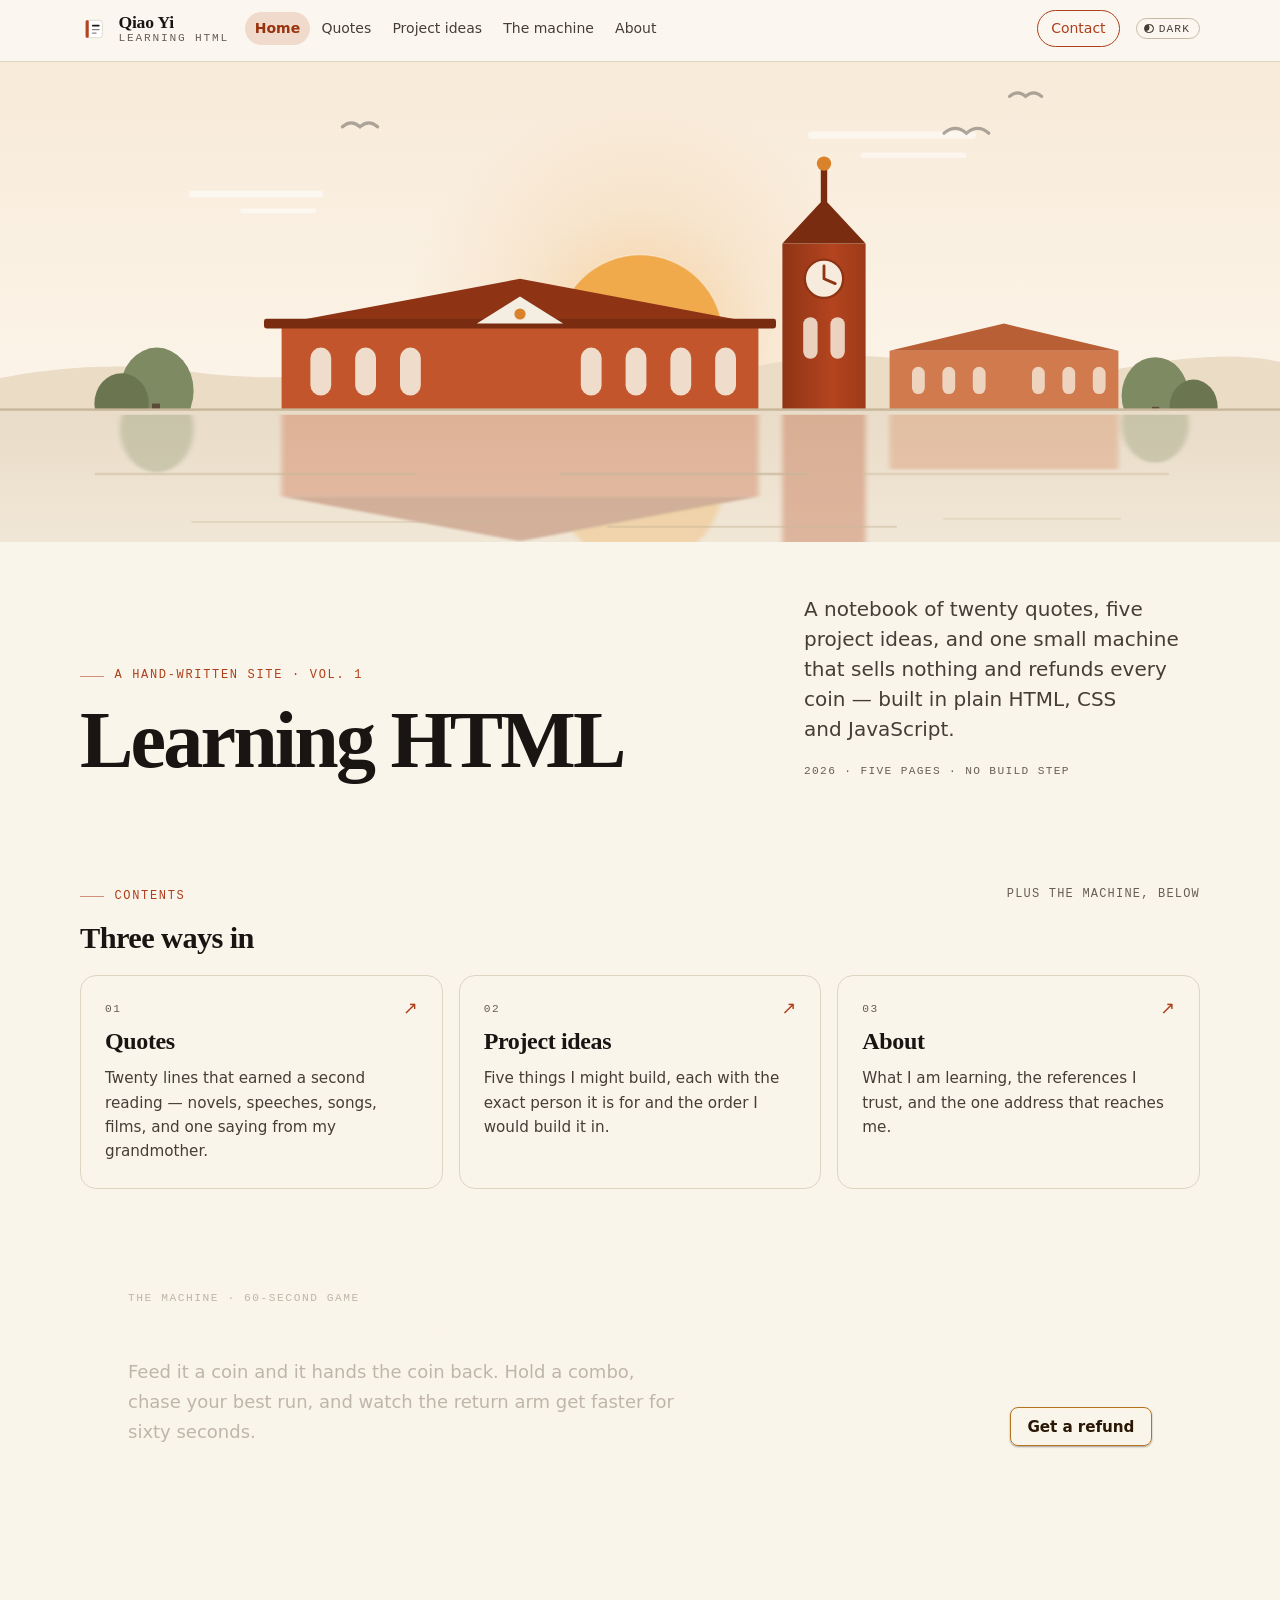
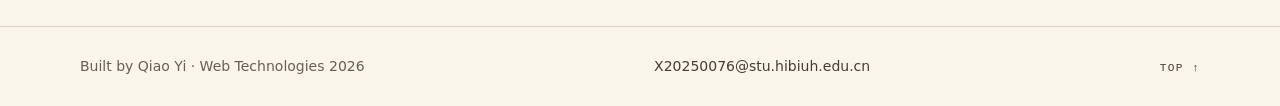
==== commit f22edb2c: "Add a dark theme, contain dialog focus, fix two quiet bugs Three fixes the audit turned up, then a t" ====
--- a/index.html
+++ b/index.html
@@ -6,6 +6,19 @@
   <title>Learning HTML — Quotes, Projects, and a Machine</title>
   <meta name="description" content="A small hand-written site built while learning HTML: twenty quotes, five project ideas, and a sixty-second game about a machine that gives every coin back.">
   <link rel="icon" href="favicon.svg" type="image/svg+xml">
+  <!-- Runs before the first paint, and must: nav.js arrives after the page
+       has already been drawn, so a visitor who chose dark last week would get
+       a flash of cream paper first. Two lines, no dependencies, and it fails
+       silently — if localStorage is unavailable the page simply follows the
+       operating system. -->
+  <script>
+    try {
+      var t = localStorage.getItem('theme');
+      if (t === 'light' || t === 'dark') {
+        document.documentElement.dataset.theme = t;
+      }
+    } catch (e) {}
+  </script>
   <link rel="stylesheet" href="style.css">
 </head>
 <body>
--- a/style.css
+++ b/style.css
@@ -21,36 +21,131 @@
 /* 1 · Tokens ---------------------------------------------------------------
    A custom property is a value with a name. Change it here and it changes
    everywhere; that is the same argument as using a class instead of twenty
-   inline styles, one level up. */
+   inline styles, one level up.
+
+   Every colour below is written once, as light-dark(light, dark). That keeps
+   ONE palette in ONE place instead of two lists that have to be kept in step
+   — the failure mode of a second theme is always that someone adds a colour
+   to the light one and forgets the dark. light-dark() resolves against
+   color-scheme, which this block sets, and the switch on the page sets.
+
+   Both gradients and plain colours are allowed to use it; a gradient is just
+   a list of colours. What it cannot do is hold another var(), because then
+   the substituted value could itself be a light-dark() and the function
+   would have no single colour to choose between — so the button gradients
+   spell their three stops out rather than reaching for --accent. */
 :root {
-  /* paper: warm off-whites, darkest to lightest */
-  --paper: #FAF5EA;          /* the page itself */
-  --paper-raised: #FFFDF7;   /* cards sitting on the page */
-  --paper-sunk: #F1E8D8;     /* quiet panels, the spotlight band */
-
-  /* ink: three text weights. All three clear 4.5:1 on --paper. */
-  --ink: #191512;            /* body text, nearly black */
-  --ink-soft: #443E37;       /* secondary text */
-  --ink-faint: #675F57;      /* captions, quote sources */
-
-  --rule: #DDD4C2;           /* hairlines: borders, dividers */
-  --rule-strong: #C4B9A5;
-  --accent: #AE3F1B;         /* the one loud colour: ochre red */
-  --accent-dark: #822D0E;    /* its hover state */
-  --accent-soft: #F0DACB;    /* its wash: nav highlight, tags */
-  --amber: #D9822B;          /* the machine's brass, and only that */
-  --amber-light: #E9A24F;    /* its hover state */
+  color-scheme: light;
+
+  /* paper: the page, the cards on it, and quiet panels */
+  --paper:      light-dark(#FAF5EA, #17150F);
+  --paper-raised: light-dark(#FFFDF7, #201D16);
+  --paper-sunk: light-dark(#F1E8D8, #12110C);
+
+  /* ink: three text weights. In dark they are warm off-whites rather than
+     pure white, which is the difference between paper at night and a screen. */
+  --ink:        light-dark(#191512, #F4EDE0);
+  --ink-soft:   light-dark(#443E37, #D2C9B8);
+  --ink-faint:  light-dark(#675F57, #A79E8D);
+
+  --rule:        light-dark(#DDD4C2, #353026);
+  --rule-strong: light-dark(#C4B9A5, #4A4436);
+
+  /* The one loud colour. It lifts on dark because a dark red on a dark
+     ground is a smudge; the warmth stays in it either way. */
+  --accent:      light-dark(#AE3F1B, #E8703F);
+  --accent-dark: light-dark(#822D0E, #FF9066);   /* its hover state */
+  --accent-deep: light-dark(#98330F, #F08355);   /* red on a red wash */
+  --accent-soft: light-dark(#F0DACB, #3A2418);   /* its wash: nav, tags */
+  --amber:       light-dark(#D9822B, #E9A24F);   /* the machine's brass */
+  --amber-light: light-dark(#E9A24F, #FFC978);
+
+  --card:       light-dark(linear-gradient(180deg, #FFFFFF, #FEFBF5),
+                           linear-gradient(180deg, #232019, #1C1914));
+  --card-hover: light-dark(#FFFCF4, #2A2620);
+  --nav-bg:     light-dark(rgb(251 247 240 / .93), rgb(23 21 15 / .93));
+
+  --btn-ink:  light-dark(#FFF8F2, #1A0E07);
+  --btn-face: light-dark(linear-gradient(180deg, #BE4B25, #AE3F1B 55%, #9E3714),
+                         linear-gradient(180deg, #F08355, #E8703F 55%, #C85A2E));
+  --btn-face-hover:
+    light-dark(linear-gradient(180deg, #C95630, #B64620 55%, #8B2F10),
+               linear-gradient(180deg, #FF9670, #F07A48 55%, #D2653A));
+
+  /* The dark callout band is dark in both themes — it is the machine's
+     advertisement, and it should read as an object either way. Only its
+     surroundings change. */
+  --band: light-dark(linear-gradient(135deg, #1C1917, #2A2420),
+                     linear-gradient(135deg, #241F18, #2E2820));
+  --band-ink:     light-dark(#E8E1D7, #F0E7D9);
+  --band-ink-dim: light-dark(#BFB5A8, #BDB2A1);
+  --band-rule:    light-dark(#B4741F, #C98A38);
+  --band-btn-ink: light-dark(#2A1706, #241507);
+  --band-btn-face:
+    light-dark(linear-gradient(180deg, #F2B662, #D9822B 55%, #B86D1A),
+               linear-gradient(180deg, #F2B662, #D9822B 55%, #B86D1A));
+  --band-btn-face-hover:
+    light-dark(linear-gradient(180deg, #FFC978, #E89440 55%, #C5751C),
+               linear-gradient(180deg, #FFC978, #E89440 55%, #C5751C));
+
+  --step-ink:  light-dark(#FFFFFF, #17150F);
+  --shadow-rgb: light-dark(28 25 23, 0 0 0);
+  --spotlight-mark: light-dark(.06, .09);
+  --hero-top: light-dark(#FFFDF8, #241F16);
+
+  /* The paper texture is a data URI, so it cannot read a custom property from
+     inside itself — the whole layer is the token instead. On dark it flips
+     from a 3.5% black speckle to a 3% white one; the same file left as-is
+     would be invisible against charcoal. */
+  --grain: light-dark(
+    url("data:image/svg+xml,%3Csvg xmlns='http://www.w3.org/2000/svg' width='180' height='180'%3E%3Cfilter id='n'%3E%3CfeTurbulence type='fractalNoise' baseFrequency='.82' numOctaves='3' stitchTiles='stitch'/%3E%3CfeColorMatrix type='saturate' values='0'/%3E%3C/filter%3E%3Crect width='180' height='180' filter='url(%23n)' opacity='.035'/%3E%3C/svg%3E"),
+    url("data:image/svg+xml,%3Csvg xmlns='http://www.w3.org/2000/svg' width='180' height='180'%3E%3Cfilter id='n'%3E%3CfeTurbulence type='fractalNoise' baseFrequency='.82' numOctaves='3' stitchTiles='stitch'/%3E%3CfeColorMatrix type='saturate' values='0'/%3E%3C/filter%3E%3Crect width='180' height='180' filter='url(%23n)' opacity='.028'/%3E%3C/svg%3E"));
 
   --measure: 66ch;           /* a comfortable line of text */
   --measure-wide: 74rem;     /* the page's outer grid */
   --radius: 10px;
   --radius-lg: 16px;
-  --shadow: 0 12px 32px rgb(28 25 23 / .07);
-  --shadow-lift: 0 24px 56px rgb(28 25 23 / .11);
+  --shadow: 0 12px 32px rgb(var(--shadow-rgb) / .07);
+  --shadow-lift: 0 24px 56px rgb(var(--shadow-rgb) / .11);
+
+  /* The small end of the type scale, named once. Everything below body copy
+     picks a step from here instead of inventing a size: .7, .72, .75, .78 and
+     .8rem all used to mean "small mono label", and read as six accidents
+     rather than one idea. rem, never em, so a label nested in a 13px footer
+     does not come out at 12.07px. */
+  --text-2xs: .7rem;         /* 11.2px — source lines, serials, stamps */
+  --text-xs: .75rem;         /* 12px   — eyebrows, captions, meta */
+  --text-sm: .875rem;        /* 14px   — nav, footers, notes */
+  --text-md: .95rem;         /* 15.2px — card copy, buttons, definitions */
 
   --font-serif: Georgia, "Iowan Old Style", "Noto Serif SC", "Songti SC", serif;
   --font-sans: system-ui, -apple-system, "Segoe UI", "Noto Sans SC", sans-serif;
   --font-mono: ui-monospace, "SF Mono", "Cascadia Mono", Consolas, monospace;
+}
+
+/* 1b · Choosing a theme ----------------------------------------------------
+   color-scheme decides which half of every light-dark() pair is used, so the
+   whole palette turns on these two rules and nothing else.
+
+     - no data-theme  → follow the operating system (color-scheme above is
+                        "light"; this block hands it over to the OS only when
+                        the OS actually asks for dark, so a browser with no
+                        preference keeps the light theme)
+     - data-theme set → that wins, whatever the OS thinks
+
+   The switch writes the attribute and remembers it in localStorage. */
+@media (prefers-color-scheme: dark) {
+  :root:not([data-theme]) {
+    color-scheme: dark;
+  }
+}
+
+:root[data-theme="dark"] {
+  color-scheme: dark;
+}
+
+:root[data-theme="light"] {
+  color-scheme: light;
 }
 
 /* 2 · Reset & base ---------------------------------------------------------
@@ -77,8 +172,8 @@
      and banded badly when the page was captured or printed. */
   background-color: var(--paper);
   background-image:
-    radial-gradient(70rem 34rem at 50% -18rem, #FFFDF8 0%, transparent 68%),
-    url("data:image/svg+xml,%3Csvg xmlns='http://www.w3.org/2000/svg' width='180' height='180'%3E%3Cfilter id='n'%3E%3CfeTurbulence type='fractalNoise' baseFrequency='.82' numOctaves='3' stitchTiles='stitch'/%3E%3CfeColorMatrix type='saturate' values='0'/%3E%3C/filter%3E%3Crect width='180' height='180' filter='url(%23n)' opacity='.035'/%3E%3C/svg%3E");
+    radial-gradient(70rem 34rem at 50% -18rem, var(--hero-top) 0%, transparent 68%),
+    var(--grain);
   background-repeat: no-repeat, repeat;
   background-attachment: scroll;
   color: var(--ink);
@@ -155,7 +250,7 @@
 .page-head-meta {
   margin: 1rem 0 0;
   font-family: var(--font-mono);
-  font-size: .75rem;
+  font-size: var(--text-xs);
   letter-spacing: .12em;
   text-transform: uppercase;
   color: var(--ink-faint);
@@ -220,7 +315,7 @@
 .section-note {
   margin: 0;
   font-family: var(--font-mono);
-  font-size: .75rem;
+  font-size: var(--text-xs);
   letter-spacing: .1em;
   text-transform: uppercase;
   color: var(--ink-faint);
@@ -278,7 +373,7 @@
   align-items: center;
   gap: .65rem;
   font-family: var(--font-mono);
-  font-size: .75rem;
+  font-size: var(--text-xs);
   letter-spacing: .14em;
   text-transform: uppercase;
   color: var(--accent);
@@ -339,10 +434,10 @@
   padding: .62em 1.1em;
   border: 1px solid var(--accent-dark);
   border-radius: 8px;
-  background: linear-gradient(180deg, #BE4B25 0%, var(--accent) 55%, #9E3714 100%);
-  color: #FFF8F2;
+  background: var(--btn-face);
+  color: var(--btn-ink);
   font: inherit;
-  font-size: .96rem;
+  font-size: var(--text-md);
   font-weight: 600;
   line-height: 1.2;
   letter-spacing: -.005em;
@@ -350,7 +445,7 @@
   cursor: pointer;
   box-shadow:
     inset 0 1px 0 rgb(255 255 255 / .22),
-    0 1px 2px rgb(28 25 23 / .18);
+    0 1px 2px rgb(var(--shadow-rgb) / .18);
   transition:
     background-color .16s ease,
     transform .12s ease,
@@ -358,8 +453,8 @@
 }
 
 .btn:hover {
-  background: linear-gradient(180deg, #C95630 0%, #B64620 55%, #8B2F10 100%);
-  color: #FFF8F2;
+  background: var(--btn-face-hover);
+  color: var(--btn-ink);
   transform: translateY(-1px);
   box-shadow:
     inset 0 1px 0 rgb(255 255 255 / .26),
@@ -370,21 +465,21 @@
   transform: translateY(0);
   box-shadow:
     inset 0 2px 4px rgb(60 20 4 / .35),
-    0 1px 1px rgb(28 25 23 / .15);
+    0 1px 1px rgb(var(--shadow-rgb) / .15);
 }
 
 .btn--ghost {
   background: var(--paper-raised);
   border-color: var(--rule-strong);
   color: var(--ink);
-  box-shadow: 0 1px 2px rgb(28 25 23 / .06);
+  box-shadow: 0 1px 2px rgb(var(--shadow-rgb) / .06);
 }
 
 .btn--ghost:hover {
-  background: #FFFCF4;
+  background: var(--card-hover);
   border-color: var(--accent);
   color: var(--accent-dark);
-  box-shadow: 0 6px 14px -6px rgb(28 25 23 / .22);
+  box-shadow: 0 6px 14px -6px rgb(var(--shadow-rgb) / .22);
 }
 
 /* The skip link is the first thing a keyboard meets. Off-screen until it
@@ -420,7 +515,7 @@
   z-index: 100;
   min-height: 3.9rem;
   border-bottom: 1px solid var(--rule);
-  background: rgb(251 247 240 / .93);
+  background: var(--nav-bg);
   backdrop-filter: blur(14px) saturate(1.05);
   -webkit-backdrop-filter: blur(14px) saturate(1.05);
 }
@@ -466,7 +561,7 @@
 
 .brand-site {
   font-family: var(--font-mono);
-  font-size: .7rem;
+  font-size: var(--text-2xs);
   font-weight: 400;
   letter-spacing: .16em;
   text-transform: uppercase;
@@ -487,7 +582,7 @@
   padding: .35em .7em;
   border-radius: 99px;
   color: var(--ink-soft);
-  font-size: .92rem;
+  font-size: var(--text-sm);
   text-decoration: none;
   transition: background-color .16s ease, color .16s ease;
 }
@@ -497,10 +592,57 @@
   color: var(--ink);
 }
 
-/* aria-current is set by nav.js on the link for the page you are on. */
+/* The theme switch. It sits beside the Contact pill and is built from the
+   same parts as the rest of the nav — a hairline, a pill radius, the small
+   mono size — so it reads as one more control rather than a gadget bolted
+   on. The icon is a CSS circle that swaps its fill for a crescent: the same
+   shape doing both jobs, so the button does not grow on toggle. */
+.theme-toggle {
+  display: inline-flex;
+  align-items: center;
+  gap: .45em;
+  padding: .35em .8em .35em .65em;
+  border: 1px solid var(--rule-strong);
+  border-radius: 99px;
+  background: transparent;
+  color: var(--ink-soft);
+  font-family: var(--font-mono);
+  font-size: var(--text-2xs);
+  letter-spacing: .1em;
+  text-transform: uppercase;
+  cursor: pointer;
+  transition: background-color .16s ease, border-color .16s ease, color .16s ease;
+}
+
+.theme-toggle:hover {
+  border-color: var(--accent);
+  background: var(--paper-sunk);
+  color: var(--ink);
+}
+
+.theme-toggle-icon {
+  width: .85em;
+  height: .85em;
+  border: 1.5px solid currentColor;
+  border-radius: 50%;
+  background: currentColor;
+  /* A crescent, not a full disc: the inset shadow cuts one side away. */
+  box-shadow: inset -.32em -.1em 0 0 var(--paper);
+  transition: box-shadow .2s ease, background-color .2s ease;
+}
+
+.theme-toggle[aria-pressed="true"] .theme-toggle-icon {
+  background: transparent;
+  box-shadow: inset -.34em -.06em 0 0 currentColor;
+}
+
+/* aria-current is set by nav.js on the link for the page you are on.
+   The ink is one step deeper than --accent: on the peach wash, the plain accent
+   measured 4.42 and missed AA by a hair. Deepening the text rather than paling
+   the wash keeps the pill recognisable as the site's red. */
 .nav-links a[aria-current="page"] {
   background: var(--accent-soft);
-  color: var(--accent);
+  color: var(--accent-deep);
   font-weight: 600;
 }
 
@@ -510,14 +652,14 @@
   border: 1px solid var(--accent);
   border-radius: 99px;
   color: var(--accent);
-  font-size: .9rem;
+  font-size: var(--text-sm);
   text-decoration: none;
   transition: background-color .16s ease, color .16s ease;
 }
 
 .nav-cta:hover {
   background: var(--accent);
-  color: #fff;
+  color: var(--step-ink);
 }
 
 /* Shown only when the fetch fails — almost always because the page was
@@ -526,7 +668,7 @@
   margin: 0;
   padding-block: 1rem;
   color: var(--ink-soft);
-  font-size: .9rem;
+  font-size: var(--text-sm);
 }
 
 /* 7 · Site footer ----------------------------------------------------------
@@ -537,7 +679,7 @@
   border-top: 1px solid var(--rule);
   padding-block: 1.75rem;
   color: var(--ink-faint);
-  font-size: .82rem;
+  font-size: var(--text-sm);
 }
 
 .site-footer-inner {
@@ -550,7 +692,7 @@
 
 .footer-top {
   font-family: var(--font-mono);
-  font-size: .7rem;
+  font-size: var(--text-2xs);
   letter-spacing: .12em;
   text-transform: uppercase;
   color: var(--ink-faint);
@@ -610,7 +752,7 @@
 .hero-meta {
   margin: 1.1rem 0 0;
   font-family: var(--font-mono);
-  font-size: .7rem;
+  font-size: var(--text-2xs);
   letter-spacing: .12em;
   text-transform: uppercase;
   color: var(--ink-faint);
@@ -651,7 +793,7 @@
   padding: 1.45rem 1.5rem 1.55rem;
   border: 1px solid var(--rule);
   border-radius: var(--radius-lg);
-  background: linear-gradient(180deg, #FFFFFF 0%, #FEFBF5 100%);
+  background: var(--card);
   color: inherit;
   text-decoration: none;
   transition: border-color .18s ease, transform .18s ease, box-shadow .18s ease;
@@ -673,7 +815,7 @@
 
 .entry-num {
   font-family: var(--font-mono);
-  font-size: .7rem;
+  font-size: var(--text-2xs);
   letter-spacing: .14em;
   color: var(--ink-faint);
 }
@@ -699,7 +841,7 @@
 
 .entry-desc {
   color: var(--ink-soft);
-  font-size: .96rem;
+  font-size: var(--text-md);
   line-height: 1.6;
 }
 
@@ -752,7 +894,7 @@
   margin-top: .9rem;
   padding-top: .7rem;
   border-top: 1px dashed var(--rule);
-  font-size: .82rem;
+  font-size: var(--text-xs);
   line-height: 1.4;
 }
 
@@ -762,9 +904,12 @@
   color: var(--ink);
 }
 
+/* A rem, not an em: .92em of the footer's 13.12px rounded to a 12.0704px
+   that matches nothing else on the site. Source lines are the smallest text
+   there is, so they get the smallest step in the scale. */
 .quote .source {
   font-family: var(--font-mono);
-  font-size: .92em;
+  font-size: var(--text-2xs);
   color: var(--ink-faint);
 }
 
@@ -804,7 +949,7 @@
   display: block;
   margin: 0 0 .5rem .25rem;
   font-family: var(--font-mono);
-  font-size: .7rem;
+  font-size: var(--text-2xs);
   letter-spacing: .14em;
   color: var(--ink-faint);
 }
@@ -831,7 +976,7 @@
   font-size: clamp(12rem, 26vw, 22rem);
   line-height: 1;
   color: var(--accent);
-  opacity: .06;
+  opacity: var(--spotlight-mark);
   pointer-events: none;
 }
 
@@ -858,7 +1003,7 @@
 
 .spotlight-label {
   font-family: var(--font-mono);
-  font-size: .75rem;
+  font-size: var(--text-xs);
   font-weight: 400;
   line-height: 1.4;
   letter-spacing: .14em;
@@ -898,7 +1043,7 @@
   top: 1.05rem;
   left: 1.4rem;
   font-family: var(--font-mono);
-  font-size: .7rem;
+  font-size: var(--text-2xs);
   letter-spacing: .14em;
   color: var(--accent);
 }
@@ -927,14 +1072,21 @@
 .idea-list p {
   margin: .3rem 0 0;
   color: var(--ink-soft);
-  font-size: .96rem;
+  font-size: var(--text-md);
 }
 
 /* A description list is a question and its answer: the idea, then who it
-   is for. A grid makes the pairs line up as pairs. */
+   is for. A grid makes the pairs line up as pairs.
+
+   The label column is a fixed width, for the same reason .definitions uses
+   one: max-content sizes the column to the single longest label, so
+   "Ingredient-fusion recipes" stretched it to 236px and left "Band page"
+   stranded against 140px of dead space — the short rows read as a missing
+   column rather than a short label. 13rem holds the longest label on two
+   lines and gives every row the same shape. */
 .audience {
   display: grid;
-  grid-template-columns: max-content 1fr;
+  grid-template-columns: 13rem minmax(0, 1fr);
   gap: .55rem 1.75rem;
   margin: 0;
 }
@@ -977,35 +1129,53 @@
   height: 1.85rem;
   border-radius: 50%;
   background: var(--accent);
-  color: #fff;
-  font-size: .8rem;
+  color: var(--step-ink);
+  font-size: var(--text-2xs);
   font-weight: 700;
   line-height: 1;
 }
 
 /* A second description list, on the machine page: the four properties of a
-   useless machine, each named and explained. */
+   useless machine, each named and explained.
+
+   The label column is a fixed width rather than max-content. With max-content
+   it grew to fit "Back to the start", and the three shorter labels then sat
+   against a stretch of empty space wide enough to read as a missing column.
+   At a fixed 9rem the longest label wraps to two lines and every row has the
+   same shape. A hairline per row keeps the pairs from floating apart. */
 .definitions {
   display: grid;
-  grid-template-columns: max-content 1fr;
-  gap: .9rem 2rem;
-  margin: 1.5rem 0 0;
+  grid-template-columns: 9rem minmax(0, 1fr);
+  gap: 0;
+  margin: 1.75rem 0 0;
+  border-top: 1px solid var(--rule);
 }
 
 .definitions dt {
+  padding: .95rem 1.25rem .95rem 0;
+  border-top: 1px solid var(--rule);
   font-family: var(--font-mono);
-  font-size: .8rem;
+  font-size: var(--text-xs);
   font-weight: 700;
+  line-height: 1.35;
   letter-spacing: .1em;
   text-transform: uppercase;
   color: var(--accent);
-  padding-top: .15rem;
 }
 
 .definitions dd {
   margin: 0;
+  padding: .9rem 0;
+  border-top: 1px solid var(--rule);
   color: var(--ink-soft);
-  font-size: .96rem;
+  font-size: var(--text-md);
+}
+
+/* The first pair sits under the list's own rule; a second rule between the
+   two would double the line. */
+.definitions dt:first-of-type,
+.definitions dd:first-of-type {
+  border-top: 0;
 }
 
 /* 13 · Callout ------------------------------------------------------------- */
@@ -1021,14 +1191,14 @@
   border-radius: var(--radius-lg);
   background:
     radial-gradient(40rem 20rem at 100% 0%, rgb(217 130 43 / .12), transparent 60%),
-    linear-gradient(135deg, #1C1917 0%, #2A2420 100%);
-  color: #E8E1D7;
+    var(--band);
+  color: var(--band-ink);
 }
 
 .callout-kicker {
   margin: 0 0 .9rem;
   font-family: var(--font-mono);
-  font-size: .7rem;
+  font-size: var(--text-2xs);
   letter-spacing: .14em;
   text-transform: uppercase;
   color: var(--amber);
@@ -1043,7 +1213,7 @@
 
 .callout p {
   margin: 0;
-  color: #BFB5A8;
+  color: var(--band-ink-dim);
   max-width: 48ch;
 }
 
@@ -1051,17 +1221,17 @@
    than to the page around it. Same geometry as .btn, different metal. */
 .callout .btn {
   flex: none;
-  border-color: #B4741F;
-  background: linear-gradient(180deg, #F2B662 0%, var(--amber) 55%, #B86D1A 100%);
-  color: #2A1706;
+  border-color: var(--band-rule);
+  background: var(--band-btn-face);
+  color: var(--band-btn-ink);
   box-shadow:
     inset 0 1px 0 rgb(255 244 220 / .5),
     0 1px 2px rgb(0 0 0 / .35);
 }
 
 .callout .btn:hover {
-  background: linear-gradient(180deg, #FFC978 0%, #E89440 55%, #C5751C 100%);
-  color: #2A1706;
+  background: var(--band-btn-face-hover);
+  color: var(--band-btn-ink);
   box-shadow:
     inset 0 1px 0 rgb(255 248 232 / .55),
     0 8px 20px -6px rgb(217 130 43 / .5);
@@ -1219,6 +1389,23 @@
     margin-left: auto;
   }
 
+  /* The switch drops its label on a phone and keeps the glyph, which is the
+     part that says what it does. Both it and the Contact pill stay on the
+     first row with the brand; the links scroll underneath. */
+  .theme-toggle {
+    padding: .35em;
+    border-radius: 50%;
+  }
+
+  .theme-toggle-text {
+    display: none;
+  }
+
+  .theme-toggle-icon {
+    width: 1rem;
+    height: 1rem;
+  }
+
   /* Two columns of dt/dd become one stacked pair. */
   .audience,
   .definitions {
@@ -1226,18 +1413,33 @@
     gap: .1rem;
   }
 
-  .audience dd,
+  .audience dd {
+    margin-bottom: .85rem;
+  }
+
+  .audience dd:last-child {
+    margin-bottom: 0;
+  }
+
+  /* The ruled rows need their padding turned into a stacked shape: the label
+     sits on the rule, its explanation directly under it. */
+  .definitions {
+    border-top: 0;
+  }
+
+  .definitions dt {
+    padding: .9rem 0 0;
+    border-top: 1px solid var(--rule);
+  }
+
+  .definitions dt:first-of-type {
+    border-top: 0;
+    padding-top: 0;
+  }
+
   .definitions dd {
-    margin-bottom: .85rem;
-  }
-
-  .audience dd:last-child,
-  .definitions dd:last-child {
-    margin-bottom: 0;
-  }
-
-  .definitions dt {
-    margin-top: .5rem;
+    padding: .35rem 0 .95rem;
+    border-top: 0;
   }
 
   .spotlight-inner {
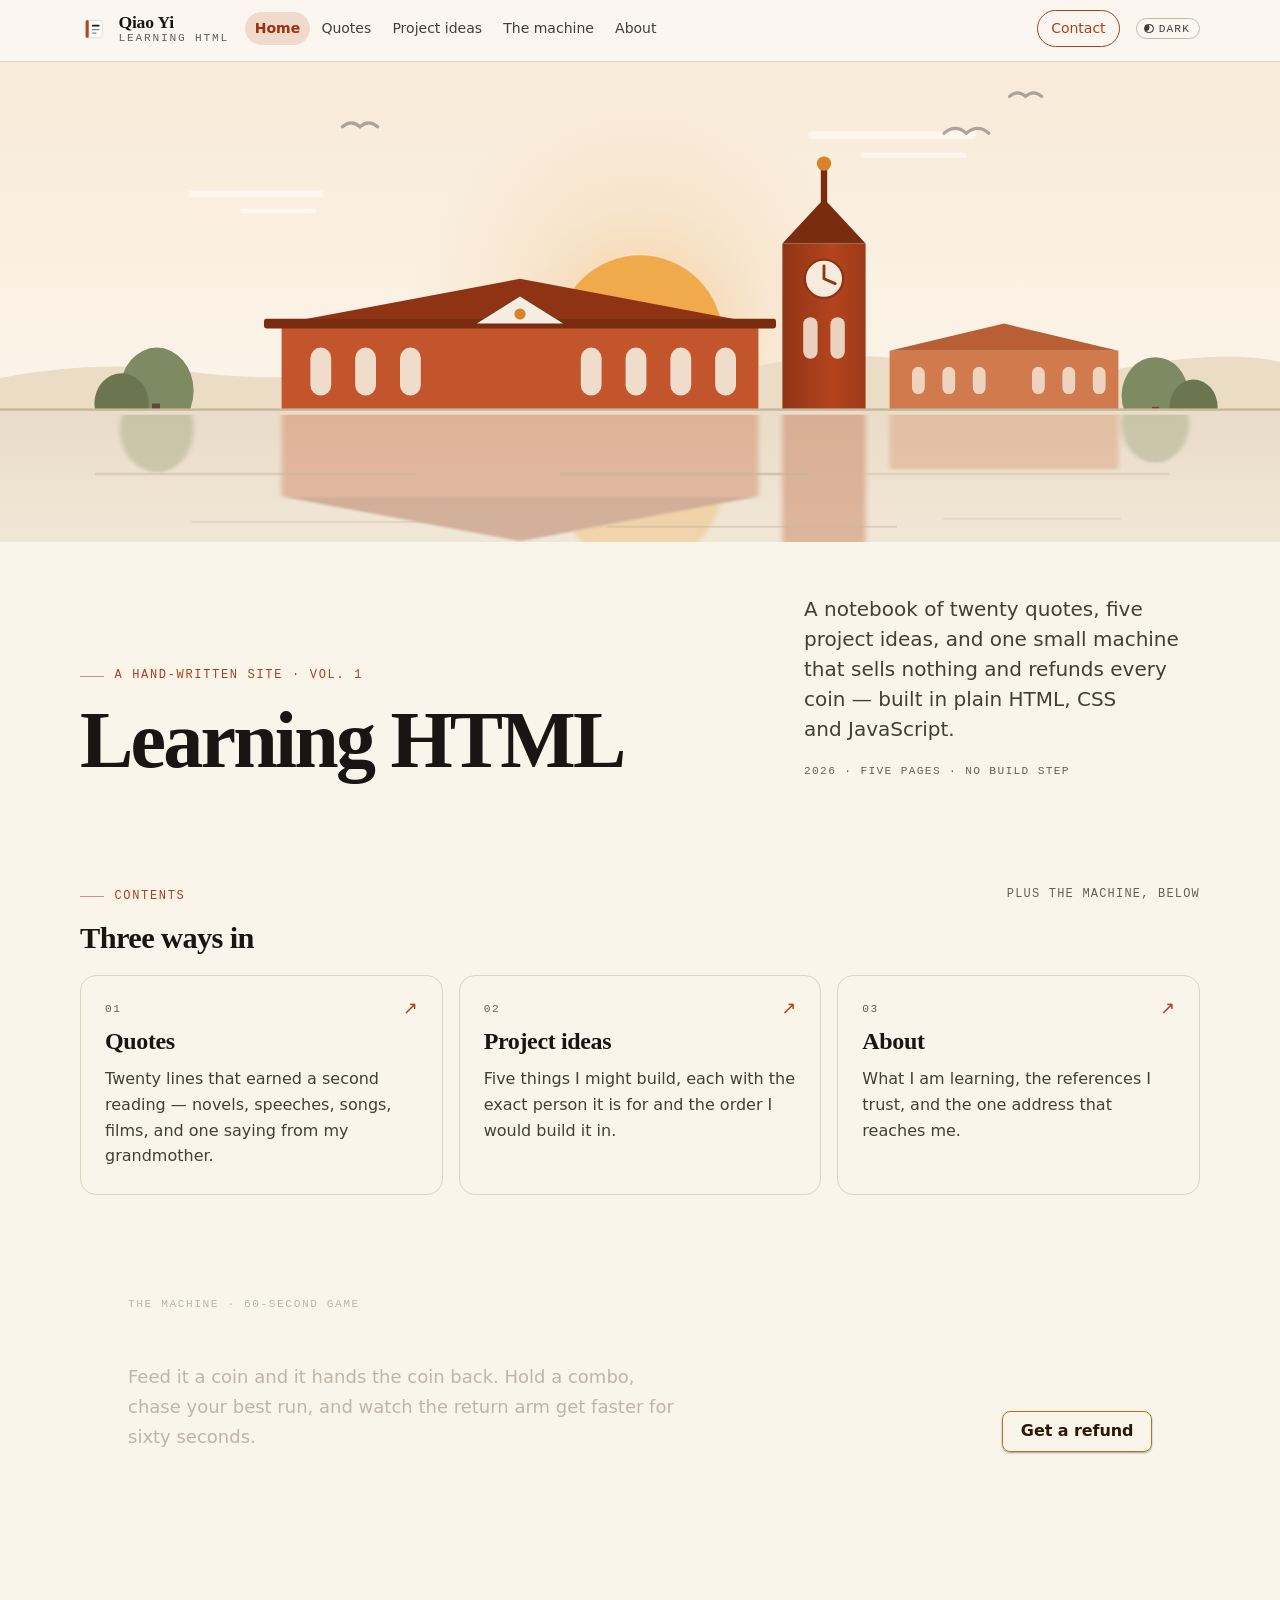
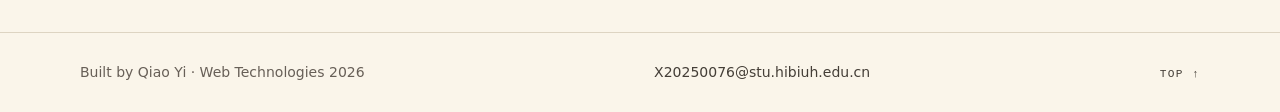
==== commit 46171e5b: "Polish the type and the copy Inline code gets a paper chip, the audience labels share the width with" ====
--- a/index.html
+++ b/index.html
@@ -31,7 +31,7 @@
          squashed, then the site title and one sentence about the site. -->
     <section class="hero">
       <img class="hero-img" src="images/hero.svg" width="1600" height="900"
-           alt="The campus at sunrise seen across the lake: a long hall with a colonnade, a clock tower, and the sun's reflection on the water.">
+           alt="The campus at sunrise seen across the lake: a long hall with a colonnade, a clock tower, and the sun’s reflection on the water.">
       <div class="wrap wrap--wide hero-text">
         <div class="hero-title">
           <p class="eyebrow">A hand-written site · Vol. 1</p>
--- a/style.css
+++ b/style.css
@@ -90,7 +90,6 @@
 
   --step-ink:  light-dark(#FFFFFF, #17150F);
   --shadow-rgb: light-dark(28 25 23, 0 0 0);
-  --spotlight-mark: light-dark(.06, .09);
   --hero-top: light-dark(#FFFDF8, #241F16);
 
   /* The paper texture is a data URI, so it cannot read a custom property from
@@ -113,10 +112,10 @@
      .8rem all used to mean "small mono label", and read as six accidents
      rather than one idea. rem, never em, so a label nested in a 13px footer
      does not come out at 12.07px. */
-  --text-2xs: .7rem;         /* 11.2px — source lines, serials, stamps */
-  --text-xs: .75rem;         /* 12px   — eyebrows, captions, meta */
+  --text-2xs: .7rem;         /* 11.2px — serials, stamps, decorative labels */
+  --text-xs: .75rem;         /* 12px   — eyebrows, captions, meta, source lines */
   --text-sm: .875rem;        /* 14px   — nav, footers, notes */
-  --text-md: .95rem;         /* 15.2px — card copy, buttons, definitions */
+  --text-md: 1rem;           /* 16px   — card copy, buttons, definitions */
 
   --font-serif: Georgia, "Iowan Old Style", "Noto Serif SC", "Songti SC", serif;
   --font-sans: system-ui, -apple-system, "Segoe UI", "Noto Sans SC", sans-serif;
@@ -219,6 +218,17 @@
   padding-top: 0;              /* sections own their bottom space only */
 }
 
+/* The audience list and the build order share one column, so the gap that
+   separates ordinary sections (52px at a wide size) made the second list read
+   as a continuation of the first — "Walk the route myself..." sat almost on
+   top of the last answer above it. A hairline and a deeper top pad turn the
+   build order into a block of its own. Two selectors so this out-ranks the
+   .section + .section rule above. */
+.section.section--ruled {
+  padding-top: clamp(2rem, 4vw, 3rem);
+  border-top: 1px solid var(--rule);
+}
+
 /* A page's opening block: the title on the left, the promise of the page on
    the right. Every inner page uses the same shape, so moving between pages
    feels like turning pages of one book rather than visiting five sites. */
@@ -284,16 +294,18 @@
   max-width: 62ch;
 }
 
+/* Bulleted prose (the three things on the About page) is read item by item,
+   but the list items have no space of their own — only the line-height. A
+   little air keeps three separate thoughts from reading as one paragraph. */
+.section-body > ul > li + li {
+  margin-top: .45rem;
+}
+
 @media (min-width: 56rem) {
   .section-split {
     grid-template-columns: minmax(0, .8fr) minmax(0, 1.2fr);
     column-gap: clamp(2rem, 6vw, 6rem);
     align-items: start;
-  }
-
-  .section-side {
-    position: sticky;
-    top: 6rem;
   }
 }
 
@@ -319,6 +331,9 @@
   letter-spacing: .1em;
   text-transform: uppercase;
   color: var(--ink-faint);
+  /* On a phone this list of categories wraps; without balance the break left
+     "· FILM" alone on the second line. */
+  text-wrap: balance;
 }
 
 [id] {
@@ -390,6 +405,19 @@
 
 .muted {
   color: var(--ink-faint);
+}
+
+/* Inline code is set a little smaller than the sentence around it and given
+   its own sheet of paper. At full body size the mono face reads as a different
+   voice rather than as a filename, and there is nothing to show where it
+   starts and stops. */
+code {
+  padding: .1em .4em;
+  border-radius: 4px;
+  background: var(--paper-sunk);
+  color: var(--ink-soft);
+  font-family: var(--font-mono);
+  font-size: .88em;
 }
 
 /* A heading a screen reader needs but the eye does not — it keeps the
@@ -422,6 +450,13 @@
   outline: 3px solid var(--accent);
   outline-offset: 3px;
   border-radius: 3px;
+}
+
+/* The browser's default blue has nothing to do with this palette, and on a
+   dark page it is the brightest thing on screen. */
+::selection {
+  background: var(--accent-soft);
+  color: var(--ink);
 }
 
 /* A button here is a small object on the page, not a lozenge: a soft corner,
@@ -874,7 +909,11 @@
 .quote p {
   margin: 0 0 .55em;
   font-family: var(--font-serif);
-  font-size: clamp(1.02rem, .96rem + .22vw, 1.12rem);
+  /* Always a step above body copy (16.2–18px). The previous range topped out
+     at 17.9px, so on a wide screen a quotation and the paragraph around it
+     were the same size — the serif was doing all the work of saying "this is
+     a quotation", and the card read as UI copy rather than writing. */
+  font-size: clamp(1.06rem, 1rem + .3vw, 1.2rem);
   line-height: 1.5;
   letter-spacing: -.005em;
   color: var(--ink);
@@ -895,7 +934,7 @@
   padding-top: .7rem;
   border-top: 1px dashed var(--rule);
   font-size: var(--text-xs);
-  line-height: 1.4;
+  line-height: 1.5;
 }
 
 .quote cite {
@@ -904,42 +943,75 @@
   color: var(--ink);
 }
 
-/* A rem, not an em: .92em of the footer's 13.12px rounded to a 12.0704px
-   that matches nothing else on the site. Source lines are the smallest text
-   there is, so they get the smallest step in the scale. */
+/* A rem, not an em, so the size does not shrink again inside the footer's own
+   font-size. The source line carries the work and the year — the part a reader
+   checks — so it sits at the same 12px as the cite, and looks quieter only
+   through colour and the mono face. */
 .quote .source {
   font-family: var(--font-mono);
-  font-size: var(--text-2xs);
+  font-size: var(--text-xs);
   color: var(--ink-faint);
 }
 
 .quote .source::before {
   content: "—";
   margin-right: .45em;
-  color: var(--rule);
-}
-
-/* A quote wall, not a table. Columns let each card take exactly the height its
-   words need and still pack tight against the one above it; a grid row would
-   either stretch "This is for everyone." into a half-empty box or leave a hole
-   under it. The cards still come from ONE rule — this only positions them. */
+  color: var(--rule-strong);
+}
+
+/* A quote wall that reads left to right. CSS columns fill a column top to
+   bottom before starting the next, so the numbering ran 01, 07, 14 down the
+   page and was only right if you read it like a newspaper. A grid reads
+   01, 02, 03 across, which is how the cards are numbered and how the eye
+   wants them.
+
+   A row is as tall as its tallest card, and every card in it takes that
+   height — a ragged row of half-height boxes reads as a mistake. The space a
+   short quote does not use goes above its attribution rather than below the
+   card, so the cite and source lines line up across the row and the extra
+   room looks like margin. */
 .quote-grid {
-  columns: 19rem 3;
-  column-gap: 1rem;
+  display: grid;
+  grid-template-columns: repeat(auto-fill, minmax(min(100%, 19rem), 1fr));
+  gap: 1rem;
   margin: 0;
   padding: 0;
   list-style: none;
   counter-reset: quote;
 }
 
+/* Two columns, not three, once there is room for them. At a third of the page
+   a card is ~310px wide, which at a 17–19px serif is a measure of about 26
+   characters: short enough that the eye jumps back every few words, and short
+   enough to break a poem line in half — "...and I —" was left stranded on its
+   own line. Two columns give ~50 characters, and the cite and its source fit
+   on one line instead of stacking. */
+@media (min-width: 56rem) {
+  .quote-grid {
+    grid-template-columns: repeat(2, minmax(0, 1fr));
+  }
+}
+
+/* Two rows: the index number, then the card. It has to be grid rather than
+   flex, because the number is a ::before — in a flex row it becomes a flex
+   item and sits BESIDE the card, pushing the card narrow and off to the right.
+   As a grid row it stays above, where it was. */
 .quote-grid > li {
-  break-inside: avoid;         /* never split a quote across two columns */
-  margin-bottom: 1rem;         /* the vertical gap, since columns have no row gap */
+  display: grid;
+  grid-template-rows: auto 1fr;
   counter-increment: quote;
 }
 
+/* The card fills its cell and the attribution is pushed to the bottom, so
+   every cite/source line in a row sits at the same height. */
 .quote-grid .quote {
+  display: flex;
+  flex-direction: column;
   max-width: none;
+}
+
+.quote-grid .quote blockquote {
+  flex: 1;
 }
 
 /* A quiet index number above each card: twenty entries, numbered like pages,
@@ -958,26 +1030,9 @@
    The band at the top of quotes.html. quotes.js clones one of the cards into
    it, so the clone keeps the .quote class and inherits every rule above. */
 .spotlight {
-  position: relative;
-  overflow: hidden;
   background: var(--paper-sunk);
   border-block: 1px solid var(--rule);
   padding-block: clamp(2rem, 4.5vw, 3.25rem);
-}
-
-/* One enormous quotation mark, almost the colour of the paper. It is
-   decoration and is hidden from assistive technology by ::before. */
-.spotlight::before {
-  content: "“";
-  position: absolute;
-  top: -3.5rem;
-  left: max(-1rem, calc(50% - 38rem));
-  font-family: var(--font-serif);
-  font-size: clamp(12rem, 26vw, 22rem);
-  line-height: 1;
-  color: var(--accent);
-  opacity: var(--spotlight-mark);
-  pointer-events: none;
 }
 
 .spotlight-inner {
@@ -1080,7 +1135,7 @@
 
    The label column is a fixed width, for the same reason .definitions uses
    one: max-content sizes the column to the single longest label, so
-   "Ingredient-fusion recipes" stretched it to 236px and left "Band page"
+   "Ingredient-fusion recipes" stretched it to 236px and left "Pet chooser"
    stranded against 140px of dead space — the short rows read as a missing
    column rather than a short label. 13rem holds the longest label on two
    lines and gives every row the same shape. */
@@ -1091,9 +1146,23 @@
   margin: 0;
 }
 
+/* Above 56rem the split grid squeezes this list into a column about 470px
+   wide, where 13rem of labels takes half of it and leaves the answers at
+   ~22 characters a line. Below 56rem the list has the full page width, so
+   it keeps the fixed column; above it, a fluid one gives way as the page
+   narrows and widens back to 13rem when there is room. */
+@media (min-width: 56rem) {
+  .audience {
+    grid-template-columns: clamp(9rem, 14vw, 13rem) minmax(0, 1fr);
+  }
+}
+
 .audience dt {
   font-family: var(--font-serif);
   font-weight: 600;
+  /* Labels wrap at mid widths; tighter leading keeps a two-line name reading
+     as one label rather than two short ones. */
+  line-height: 1.35;
   color: var(--ink);
 }
 
@@ -1357,6 +1426,19 @@
 
   /* The entrance is a first-load flourish, not a re-trigger on every hash
      jump or back-navigation restore. */
+}
+
+/* 14a · Tablet nav ---------------------------------------------------------
+   At 768px the brand, five links and the Contact pill just fit on one row,
+   which left the theme switch as the one item that did not — it wrapped to a
+   new line by itself, stranded under the brand. Giving the links their own
+   row keeps the controls together on the first line and the links together
+   on the second, as a deliberate arrangement rather than an accident. */
+@media (min-width: 40.01rem) and (max-width: 55.99rem) {
+  .nav-links {
+    order: 3;
+    flex-basis: 100%;
+  }
 }
 
 /* 14b · Small screens & reduced motion ------------------------------------- */
@@ -1375,6 +1457,15 @@
     overflow-x: auto;
     scrollbar-width: none;           /* Firefox */
     -webkit-overflow-scrolling: touch;
+    /* At 390px the five links are 434px wide, so the last one starts just
+       outside the strip and the nav gives no sign there is anything there.
+       The fade is the sign: the strip visibly continues past its edge. It
+       stays put while the links scroll under it, because a mask is painted
+       against the scroll port, not the content. */
+    -webkit-mask-image: linear-gradient(90deg, #000 calc(100% - 2.25rem), transparent);
+    mask-image: linear-gradient(90deg, #000 calc(100% - 2.25rem), transparent);
+    /* Keyboard focus should not land under the fade. */
+    scroll-padding-inline: clamp(1rem, 4vw, 2rem);
   }
 
   .nav-links::-webkit-scrollbar {
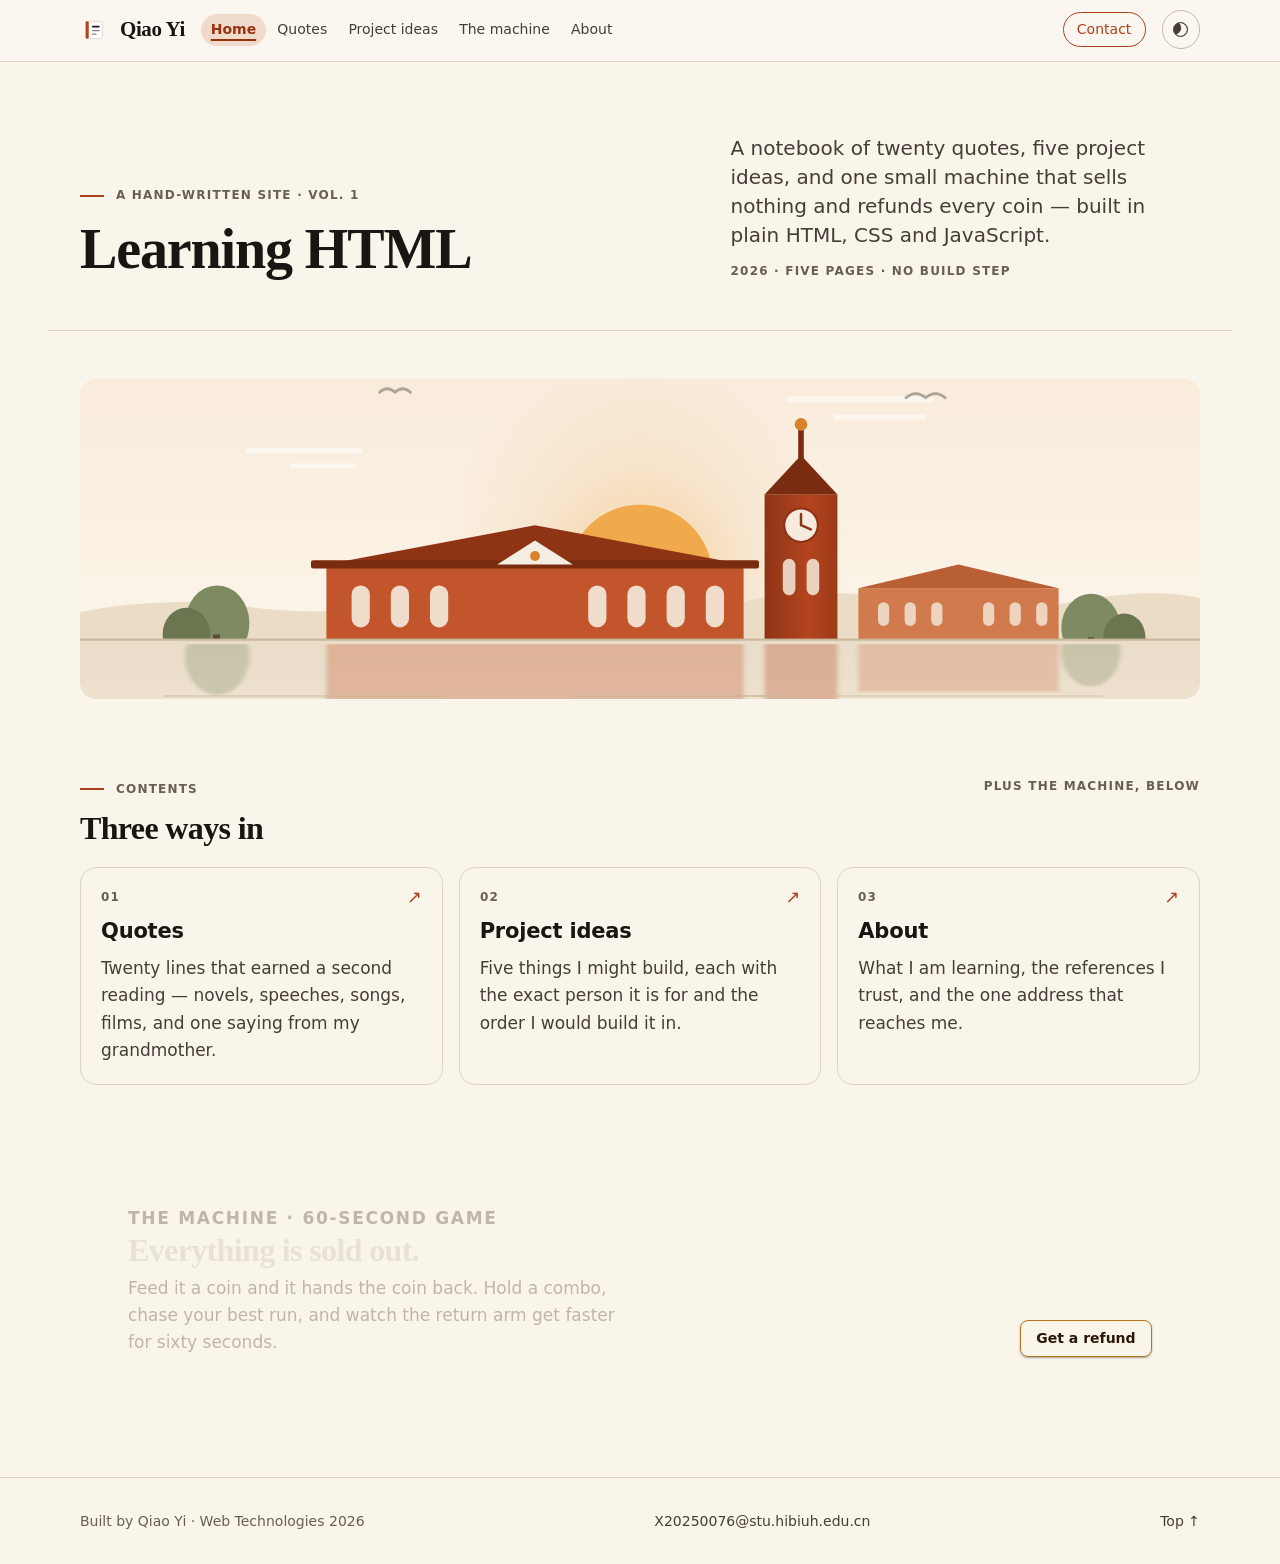
==== commit b870b9d4: "Rebuild the type scale, spacing and card language The stylesheet carried fifteen distinct font sizes" ====
--- a/index.html
+++ b/index.html
@@ -27,12 +27,12 @@
   <header id="site-header"></header>
 
   <main id="main">
-    <!-- The hero: one wide picture, cropped to a fixed height rather than
-         squashed, then the site title and one sentence about the site. -->
+    <!-- The hero uses the same shape as every inner page's .page-head: title
+         on the left, the promise of the page on the right, a hairline under
+         both. The picture sits below the words rather than above them, so the
+         first thing a visitor reads is the name of the site. -->
     <section class="hero">
-      <img class="hero-img" src="images/hero.svg" width="1600" height="900"
-           alt="The campus at sunrise seen across the lake: a long hall with a colonnade, a clock tower, and the sun’s reflection on the water.">
-      <div class="wrap wrap--wide hero-text">
+      <div class="wrap wrap--wide page-head hero-text">
         <div class="hero-title">
           <p class="eyebrow">A hand-written site · Vol. 1</p>
           <h1>Learning HTML</h1>
@@ -43,8 +43,12 @@
             machine that sells nothing and refunds every coin — built in plain
             HTML, CSS and JavaScript.
           </p>
-          <p class="hero-meta">2026 · Five pages · No build step</p>
+          <p class="page-head-meta hero-meta">2026 · Five pages · No build step</p>
         </div>
+      </div>
+      <div class="wrap wrap--wide">
+        <img class="hero-img" src="images/hero.svg" width="1600" height="900"
+             alt="The campus at sunrise seen across the lake: a long hall with a colonnade, a clock tower, and the sun’s reflection on the water.">
       </div>
     </section>
 
--- a/style.css
+++ b/style.css
@@ -100,25 +100,58 @@
     url("data:image/svg+xml,%3Csvg xmlns='http://www.w3.org/2000/svg' width='180' height='180'%3E%3Cfilter id='n'%3E%3CfeTurbulence type='fractalNoise' baseFrequency='.82' numOctaves='3' stitchTiles='stitch'/%3E%3CfeColorMatrix type='saturate' values='0'/%3E%3C/filter%3E%3Crect width='180' height='180' filter='url(%23n)' opacity='.035'/%3E%3C/svg%3E"),
     url("data:image/svg+xml,%3Csvg xmlns='http://www.w3.org/2000/svg' width='180' height='180'%3E%3Cfilter id='n'%3E%3CfeTurbulence type='fractalNoise' baseFrequency='.82' numOctaves='3' stitchTiles='stitch'/%3E%3CfeColorMatrix type='saturate' values='0'/%3E%3C/filter%3E%3Crect width='180' height='180' filter='url(%23n)' opacity='.028'/%3E%3C/svg%3E"));
 
-  --measure: 66ch;           /* a comfortable line of text */
+  /* ---- The type scale -----------------------------------------------------
+     Eight steps, each about 1.2× the one below it, so any two sizes on a page
+     look chosen from one list rather than picked one at a time. Before this
+     the stylesheet carried fifteen distinct sizes in the 11–24px band alone,
+     which is why headings and body copy never related to each other.
+
+     rem, never em, so a label nested in a 14px footer does not come out at
+     12.07px. The two display steps fluid-scale with the viewport; everything
+     below them is fixed, because a 14px nav link that shrinks on a phone is
+     just a harder thing to tap. */
+  --text-2xs:  .6875rem;    /* 11px  — serials, stamps (machine page only) */
+  --text-xs:   .75rem;      /* 12px  — labels, meta, captions */
+  --text-sm:   .875rem;     /* 14px  — nav, footers, source lines */
+  --text-base: 1.0625rem;   /* 17px  — body copy */
+  --text-lead: 1.25rem;     /* 20px  — ledes, quotations */
+  --text-h3:   1.3125rem;   /* 21px  — card titles, entry names */
+  --text-h2:   clamp(1.5rem, 1.15rem + 1.2vw, 2rem);
+  --text-h1:   clamp(2.25rem, 1.5rem + 3vw, 3.5rem);
+
+  /* ---- Leading: three values, chosen by what the text is for ------------- */
+  --lh-tight: 1.15;         /* headings */
+  --lh-snug:  1.45;         /* ledes and quotations, set larger */
+  --lh-body:  1.6;          /* everything read as prose */
+
+  /* ---- Letter-spacing: only two reasons to touch it ---------------------- */
+  --tracking-tight: -.02em; /* headings, to pull large type together */
+  --tracking-label: .1em;   /* small caps labels, to open them up */
+
+  /* ---- Spacing: an 8px skeleton, so vertical rhythm is arithmetic -------- */
+  --space-1: .375rem;       /*  6px */
+  --space-2: .75rem;        /* 12px */
+  --space-3: 1.25rem;       /* 20px */
+  --space-4: 2rem;          /* 32px */
+  --space-5: 3rem;          /* 48px */
+  --space-6: 4.5rem;        /* 72px — the gap between sections */
+  --space-7: 6rem;          /* 96px */
+
+  /* ---- Measure: three line lengths, by role ----------------------------- */
+  --measure-prose: 68ch;
+  --measure-lead: 46ch;
+  --measure-heading: 24ch;
   --measure-wide: 74rem;     /* the page's outer grid */
   --radius: 10px;
   --radius-lg: 16px;
   --shadow: 0 12px 32px rgb(var(--shadow-rgb) / .07);
   --shadow-lift: 0 24px 56px rgb(var(--shadow-rgb) / .11);
 
-  /* The small end of the type scale, named once. Everything below body copy
-     picks a step from here instead of inventing a size: .7, .72, .75, .78 and
-     .8rem all used to mean "small mono label", and read as six accidents
-     rather than one idea. rem, never em, so a label nested in a 13px footer
-     does not come out at 12.07px. */
-  --text-2xs: .7rem;         /* 11.2px — serials, stamps, decorative labels */
-  --text-xs: .75rem;         /* 12px   — eyebrows, captions, meta, source lines */
-  --text-sm: .875rem;        /* 14px   — nav, footers, notes */
-  --text-md: 1rem;           /* 16px   — card copy, buttons, definitions */
-
   --font-serif: Georgia, "Iowan Old Style", "Noto Serif SC", "Songti SC", serif;
   --font-sans: system-ui, -apple-system, "Segoe UI", "Noto Sans SC", sans-serif;
+  /* Reserved for the machine: serials, stamps, the receipt. A page of prose
+     has no use for a monospace face, and at 11px with letterspacing it reads
+     as terminal output rather than as a book. */
   --font-mono: ui-monospace, "SF Mono", "Cascadia Mono", Consolas, monospace;
 }
 
@@ -177,8 +210,8 @@
   background-attachment: scroll;
   color: var(--ink);
   font-family: var(--font-sans);
-  font-size: clamp(1rem, .95rem + .25vw, 1.125rem);   /* 16 → 18 px */
-  line-height: 1.65;
+  font-size: var(--text-base);
+  line-height: var(--lh-body);
   text-rendering: optimizeLegibility;
   -webkit-font-smoothing: antialiased;
 }
@@ -193,11 +226,20 @@
   height: auto;                /* keep the proportions */
 }
 
+/* The hidden attribute is a UA rule (`display: none`), and any author display
+   rule outranks it. Every component here sets its own display, so without this
+   a `hidden` control would still show — the theme switch is inserted with
+   `hidden` until nav.js wires it up, and the machine's ticket uses `hidden`
+   to leave the screen between runs. */
+[hidden] {
+  display: none !important;
+}
+
 /* 3 · Layout ---------------------------------------------------------------
    One column, centred, with the same gutters on every page. */
 .wrap {
   width: 100%;
-  max-width: var(--measure);
+  max-width: var(--measure-prose);
   margin-inline: auto;
   padding-inline: clamp(1rem, 4vw, 2rem);
 }
@@ -206,27 +248,34 @@
   max-width: var(--measure-wide);   /* the quote grid, the machine, the index */
 }
 
+/* The page is one column of blocks, and the space between them belongs to the
+   column rather than to each block. Giving every section a top AND a bottom
+   pad doubled the gap to 144px at the wide size; a single row-gap keeps it at
+   72 no matter how many blocks a page happens to have. */
 main {
-  display: block;              /* old browsers: <main> is inline by default */
-}
-
-.section {
-  padding-block: clamp(2rem, 5vw, 3.25rem);
-}
-
-.section + .section {
-  padding-top: 0;              /* sections own their bottom space only */
-}
-
-/* The audience list and the build order share one column, so the gap that
-   separates ordinary sections (52px at a wide size) made the second list read
-   as a continuation of the first — "Walk the route myself..." sat almost on
-   top of the last answer above it. A hairline and a deeper top pad turn the
-   build order into a block of its own. Two selectors so this out-ranks the
-   .section + .section rule above. */
+  display: grid;
+  row-gap: var(--space-6);
+}
+
+/* A ruled section is a real divider, used where two blocks would otherwise
+   read as one long column. It draws a hairline with a short accent tick at the
+   content edge — the same dash that opens an eyebrow, so the mark belongs to
+   this site. The extra top pad belongs to the block, not to the column, so
+   the rule is not crowded. */
 .section.section--ruled {
-  padding-top: clamp(2rem, 4vw, 3rem);
-  border-top: 1px solid var(--rule);
+  position: relative;
+  padding-top: var(--space-6);
+  border-top: 1px solid var(--rule-strong);
+}
+
+.section--ruled::after {
+  content: "";
+  position: absolute;
+  top: -1px;
+  left: clamp(1rem, 4vw, 2rem);   /* stops on the content edge, not the wrap's */
+  width: 2.5rem;
+  height: 2px;
+  background: var(--accent);
 }
 
 /* A page's opening block: the title on the left, the promise of the page on
@@ -234,35 +283,50 @@
    feels like turning pages of one book rather than visiting five sites. */
 .page-head {
   display: grid;
-  gap: clamp(.9rem, 2.5vw, 1.75rem);
-  padding-block: clamp(2.75rem, 6vw, 4.75rem) clamp(1.75rem, 4vw, 2.75rem);
+  gap: var(--space-3);
+  padding-block: var(--space-6) var(--space-5);
   border-bottom: 1px solid var(--rule);
 }
 
 .page-head h1 {
   margin: 0;
-  font-size: clamp(2.6rem, 7vw, 4.6rem);
-  line-height: 1.02;
-  letter-spacing: -.03em;
+  font-size: var(--text-h1);
+  line-height: var(--lh-tight);
+  letter-spacing: var(--tracking-tight);
 }
 
 .page-head .lede {
   margin: 0;
-  max-width: 40ch;
+  max-width: var(--measure-lead);
 }
 
 .page-head-copy {
   justify-self: end;
   width: 100%;
-  max-width: 38ch;
+  max-width: var(--measure-lead);
+}
+
+/* The small caps label, used for every piece of secondary metadata on the
+   site: the line under a page title, the note beside a section heading, the
+   eyebrow. Sans, because a monospace face at 12px reads as terminal output
+   rather than as a caption. */
+.page-head-meta,
+.section-note,
+.eyebrow,
+.entry-num,
+.idea-list li::before,
+.spotlight-label,
+.callout-kicker,
+.definitions dt {
+  font-family: var(--font-sans);
+  font-size: var(--text-xs);
+  font-weight: 700;
+  letter-spacing: var(--tracking-label);
+  text-transform: uppercase;
 }
 
 .page-head-meta {
-  margin: 1rem 0 0;
-  font-family: var(--font-mono);
-  font-size: var(--text-xs);
-  letter-spacing: .12em;
-  text-transform: uppercase;
+  margin: var(--space-2) 0 0;
   color: var(--ink-faint);
 }
 
@@ -287,11 +351,11 @@
    project lists, the about page and the machine's explanation. */
 .section-split {
   display: grid;
-  gap: 1.5rem;
+  gap: var(--space-4);
 }
 
 .section-body {
-  max-width: 62ch;
+  max-width: var(--measure-prose);
 }
 
 /* Bulleted prose (the three things on the About page) is read item by item,
@@ -316,8 +380,8 @@
   flex-wrap: wrap;
   align-items: baseline;
   justify-content: space-between;
-  gap: .5rem 1.5rem;
-  margin-bottom: 1.25rem;
+  gap: var(--space-1) var(--space-3);
+  margin-bottom: var(--space-3);
 }
 
 .section-head h2 {
@@ -326,46 +390,59 @@
 
 .section-note {
   margin: 0;
-  font-family: var(--font-mono);
-  font-size: var(--text-xs);
-  letter-spacing: .1em;
-  text-transform: uppercase;
   color: var(--ink-faint);
   /* On a phone this list of categories wraps; without balance the break left
      "· FILM" alone on the second line. */
   text-wrap: balance;
 }
 
+/* Clear the sticky header. Below 56rem the nav wraps to two rows and stands
+   ~97px tall, so the 5.5rem that clears the one-row header would land the
+   target 9px under it. */
 [id] {
-  scroll-margin-top: 5.5rem;   /* clears the sticky header */
+  scroll-margin-top: 7rem;
+}
+
+@media (min-width: 56rem) {
+  [id] {
+    scroll-margin-top: 5.5rem;
+  }
 }
 
 /* 4 · Typography ----------------------------------------------------------- */
+/* The serif is the site's voice, and it is spent only where it earns its
+   keep: page titles and section titles. Below h2, type is interface — a card
+   name, a label, an answer — and Georgia at 18px with a 600 weight looks
+   smudged on Windows rather than literary. */
 h1,
 h2,
 h3 {
   font-family: var(--font-serif);
   font-weight: 600;
-  line-height: 1.12;
-  letter-spacing: -0.02em;
+  line-height: var(--lh-tight);
+  letter-spacing: var(--tracking-tight);
   margin: 0 0 .5em;
+  max-width: var(--measure-heading);
   text-wrap: balance;          /* split long headings into even lines */
 }
 
 h1 {
-  font-size: clamp(2.2rem, 6vw, 3.6rem);
+  font-size: var(--text-h1);
 }
 
 h2 {
-  font-size: clamp(1.4rem, 3vw, 1.9rem);
+  font-size: var(--text-h2);
 }
 
 h3 {
-  font-size: 1.2rem;
+  font-family: var(--font-sans);
+  font-size: var(--text-h3);
+  font-weight: 700;
+  letter-spacing: -.01em;
 }
 
 p {
-  margin: 0 0 1em;
+  margin: 0 0 var(--space-2);
   text-wrap: pretty;           /* stops one word dangling on its own line */
 }
 
@@ -374,33 +451,31 @@
 }
 
 /* A lede is set larger than body copy, so it needs LESS leading than body
-   copy to look right — 1.65 at 20px reads as a gap, not as a sentence. */
+   copy to look right — 1.6 at 20px reads as a gap, not as a sentence. */
 .lede {
-  font-size: clamp(1.05rem, 1rem + .4vw, 1.25rem);
-  line-height: 1.5;
+  font-size: var(--text-lead);
+  line-height: var(--lh-snug);
   color: var(--ink-soft);
-  max-width: 44ch;
+  max-width: var(--measure-lead);
   text-wrap: pretty;
 }
 
+/* The tick is the one piece of red at the top of every section. The words
+   themselves are grey: six red labels down a page competed with the titles
+   they were meant to introduce. */
 .eyebrow {
   display: inline-flex;
   align-items: center;
-  gap: .65rem;
-  font-family: var(--font-mono);
-  font-size: var(--text-xs);
-  letter-spacing: .14em;
-  text-transform: uppercase;
-  color: var(--accent);
-  margin: 0 0 .9rem;
+  gap: var(--space-2);
+  color: var(--ink-faint);
+  margin: 0 0 var(--space-2);
 }
 
 .eyebrow::before {
   content: "";
   width: 1.5rem;
-  height: 1px;
-  background: currentColor;
-  opacity: .55;
+  height: 2px;
+  background: var(--accent);
 }
 
 .muted {
@@ -472,10 +547,10 @@
   background: var(--btn-face);
   color: var(--btn-ink);
   font: inherit;
-  font-size: var(--text-md);
+  font-size: var(--text-sm);
   font-weight: 600;
   line-height: 1.2;
-  letter-spacing: -.005em;
+  letter-spacing: 0;
   text-decoration: none;
   cursor: pointer;
   box-shadow:
@@ -566,7 +641,7 @@
 .brand {
   display: inline-flex;
   align-items: center;
-  gap: .65rem;
+  gap: var(--space-2);
   font-family: var(--font-serif);
   color: var(--ink);
   text-decoration: none;
@@ -582,25 +657,14 @@
   flex: none;
 }
 
-.brand-copy {
-  display: grid;
-  gap: .1rem;
-  line-height: 1.05;
-}
-
+/* One line, in the site's own serif. A second line of 11px letterspaced mono
+   under it ("LEARNING HTML") was the thing that made the nav read as a
+   terminal header rather than as the top of a page. */
 .brand-name {
-  font-size: 1.1rem;
+  font-size: var(--text-h3);
   font-weight: 700;
-  letter-spacing: -.01em;
-}
-
-.brand-site {
-  font-family: var(--font-mono);
-  font-size: var(--text-2xs);
-  font-weight: 400;
-  letter-spacing: .16em;
-  text-transform: uppercase;
-  color: var(--ink-faint);
+  line-height: 1;
+  letter-spacing: var(--tracking-tight);
 }
 
 .nav-links {
@@ -627,24 +691,23 @@
   color: var(--ink);
 }
 
-/* The theme switch. It sits beside the Contact pill and is built from the
-   same parts as the rest of the nav — a hairline, a pill radius, the small
-   mono size — so it reads as one more control rather than a gadget bolted
-   on. The icon is a CSS circle that swaps its fill for a crescent: the same
-   shape doing both jobs, so the button does not grow on toggle. */
+/* The theme switch. Icon only: the word next to it ("Dark"/"Light") restated
+   what the crescent already says, and on a phone it was the item that pushed
+   the nav into a third row. The label stays in the markup, hidden, so the
+   control is still announced. The icon is a CSS circle that swaps its fill
+   for a crescent — the same shape doing both jobs, so the button does not
+   grow on toggle. */
 .theme-toggle {
-  display: inline-flex;
-  align-items: center;
-  gap: .45em;
-  padding: .35em .8em .35em .65em;
+  display: inline-grid;
+  place-items: center;
+  width: 2.4rem;
+  height: 2.4rem;
+  padding: 0;
   border: 1px solid var(--rule-strong);
-  border-radius: 99px;
+  border-radius: 50%;
   background: transparent;
   color: var(--ink-soft);
-  font-family: var(--font-mono);
-  font-size: var(--text-2xs);
-  letter-spacing: .1em;
-  text-transform: uppercase;
+  font-size: var(--text-xs);
   cursor: pointer;
   transition: background-color .16s ease, border-color .16s ease, color .16s ease;
 }
@@ -655,20 +718,35 @@
   color: var(--ink);
 }
 
+/* The word beside the icon restated what the crescent already says, and it
+   was the item that pushed the nav onto a third row on a phone. It stays in
+   the markup, and in the button's accessible name; only the pixels go. */
+.theme-toggle-text {
+  position: absolute;
+  width: 1px;
+  height: 1px;
+  margin: -1px;
+  padding: 0;
+  overflow: hidden;
+  clip-path: inset(50%);
+  white-space: nowrap;
+  border: 0;
+}
+
 .theme-toggle-icon {
-  width: .85em;
-  height: .85em;
+  width: .95rem;
+  height: .95rem;
   border: 1.5px solid currentColor;
   border-radius: 50%;
   background: currentColor;
   /* A crescent, not a full disc: the inset shadow cuts one side away. */
-  box-shadow: inset -.32em -.1em 0 0 var(--paper);
+  box-shadow: inset -.36rem -.1rem 0 0 var(--paper);
   transition: box-shadow .2s ease, background-color .2s ease;
 }
 
 .theme-toggle[aria-pressed="true"] .theme-toggle-icon {
   background: transparent;
-  box-shadow: inset -.34em -.06em 0 0 currentColor;
+  box-shadow: inset -.38rem -.06rem 0 0 currentColor;
 }
 
 /* aria-current is set by nav.js on the link for the page you are on.
@@ -679,6 +757,9 @@
   background: var(--accent-soft);
   color: var(--accent-deep);
   font-weight: 600;
+  text-decoration: underline;
+  text-decoration-thickness: 2px;
+  text-underline-offset: .35em;
 }
 
 .nav-cta {
@@ -710,9 +791,9 @@
    An ID selector on purpose. Every quote card also contains a <footer>, so a
    bare `footer { }` rule here would repaint all twenty card footers too. */
 #site-footer {
-  margin-top: clamp(3rem, 8vw, 5rem);
+  margin-top: var(--space-6);
   border-top: 1px solid var(--rule);
-  padding-block: 1.75rem;
+  padding-block: var(--space-4);
   color: var(--ink-faint);
   font-size: var(--text-sm);
 }
@@ -720,16 +801,13 @@
 .site-footer-inner {
   display: flex;
   flex-wrap: wrap;
-  gap: .5rem 1.5rem;
+  gap: var(--space-2) var(--space-4);
   justify-content: space-between;
   align-items: baseline;
 }
 
 .footer-top {
-  font-family: var(--font-mono);
-  font-size: var(--text-2xs);
-  letter-spacing: .12em;
-  text-transform: uppercase;
+  font-size: var(--text-sm);
   color: var(--ink-faint);
   text-decoration: none;
 }
@@ -746,7 +824,13 @@
   font-style: normal;
 }
 
+/* The two footer links are 18px tall — under the 24px minimum pointer target.
+   The padding grows the hit area; the matching negative margin keeps the
+   footer's own height and baseline exactly where they were. */
 #site-footer a {
+  display: inline-block;
+  padding-block: .3rem;
+  margin-block: -.3rem;
   color: var(--ink-soft);
   text-decoration: none;
 }
@@ -757,50 +841,25 @@
 }
 
 /* 8 · Hero -----------------------------------------------------------------
-   The image is a real <img> so the object-fit lesson still applies: a fixed
-   height box, width 100%, and the picture cropped rather than squashed. */
+   The hero reuses .page-head for its type block, so the only rules needed
+   here are the picture and the room around it. The image is a real <img> so
+   the object-fit lesson still applies: a fixed height box, width 100%, and
+   the picture cropped rather than squashed. */
+.hero {
+  padding-top: 0;
+}
+
 .hero-img {
   width: 100%;
-  height: clamp(17rem, 44vw, 30rem);
+  height: clamp(12rem, 26vw, 20rem);
+  margin-top: var(--space-5);  /* room under the title block's hairline */
   object-fit: cover;           /* fill the box, crop the overflow */
   object-position: center 42%; /* keep the sun and the roofline in frame */
-}
-
-.hero-text {
-  display: grid;
-  gap: clamp(1rem, 2.5vw, 2rem);
-  padding-block: clamp(2rem, 4.5vw, 3.25rem) clamp(2rem, 4vw, 2.75rem);
-}
-
-.hero-text h1 {
-  margin: 0;
-  font-size: clamp(2.6rem, 7.5vw, 5rem);
-  line-height: 1.0;
-  letter-spacing: -.035em;
+  border-radius: var(--radius-lg);
 }
 
 .hero-text .lede {
   margin-bottom: 0;
-  max-width: 38ch;
-}
-
-.hero-meta {
-  margin: 1.1rem 0 0;
-  font-family: var(--font-mono);
-  font-size: var(--text-2xs);
-  letter-spacing: .12em;
-  text-transform: uppercase;
-  color: var(--ink-faint);
-}
-
-/* On a wide screen the title and the sentence share one line: the title
-   holds the left edge, the sentence sits on the baseline at the right. */
-@media (min-width: 56rem) {
-  .hero-text {
-    grid-template-columns: minmax(0, 1.25fr) minmax(0, .75fr);
-    align-items: end;
-    column-gap: clamp(2rem, 5vw, 5rem);
-  }
 }
 
 /* 9 · Entry cards ---------------------------------------------------------- */
@@ -820,12 +879,21 @@
   }
 }
 
+/* Between the phone layout and three columns there is room for exactly two
+   cards, which left the third stranded beside an empty cell. Spanning the
+   last card across the row keeps the set looking deliberate. */
+@media (min-width: 40rem) and (max-width: 55.99rem) {
+  .entries > li:last-child:nth-child(odd) {
+    grid-column: 1 / -1;
+  }
+}
+
 .entry {
   display: grid;
   grid-template-rows: auto auto 1fr;
-  gap: .65rem;
+  gap: var(--space-2);
   height: 100%;
-  padding: 1.45rem 1.5rem 1.55rem;
+  padding: var(--space-3);
   border: 1px solid var(--rule);
   border-radius: var(--radius-lg);
   background: var(--card);
@@ -845,13 +913,10 @@
   display: flex;
   align-items: center;
   justify-content: space-between;
-  gap: 1rem;
+  gap: var(--space-2);
 }
 
 .entry-num {
-  font-family: var(--font-mono);
-  font-size: var(--text-2xs);
-  letter-spacing: .14em;
   color: var(--ink-faint);
 }
 
@@ -867,35 +932,38 @@
 }
 
 .entry-title {
-  font-family: var(--font-serif);
-  font-size: 1.5rem;
-  font-weight: 600;
-  line-height: 1.15;
-  letter-spacing: -.015em;
+  font-size: var(--text-h3);
+  font-weight: 700;
+  line-height: var(--lh-tight);
+  letter-spacing: -.01em;
 }
 
 .entry-desc {
   color: var(--ink-soft);
-  font-size: var(--text-md);
-  line-height: 1.6;
+  font-size: var(--text-base);
+  line-height: var(--lh-body);
 }
 
 /* 10 · Quote cards ---------------------------------------------------------
    ONE rule for all twenty cards. This is the whole argument for a class:
    padding, border, radius, background and max-width are set once and every
-   card obeys. Twenty inline styles would be twenty chances to disagree. */
+   card obeys. Twenty inline styles would be twenty chances to disagree.
+
+   No coloured spine down the left edge. Twenty of them on one page was the
+   loudest thing on the site, and the card already says "quotation" by being a
+   sheet of paper with a serif line on it. */
 .quote {
   max-width: 34rem;                       /* a line you can read without turning your head */
-  padding: 1.25rem 1.4rem;                /* space inside the card */
+  padding: var(--space-3);
   background: var(--paper-raised);
-  border: 1px solid var(--rule);          /* the thin outer frame */
-  border-left: 4px solid var(--accent);   /* the spine */
-  border-radius: var(--radius);           /* rounded corners */
-  margin: 0;
-  transition: box-shadow .2s ease;
+  border: 1px solid var(--rule);
+  border-radius: var(--radius);
+  margin: 0;
+  transition: border-color .2s ease, box-shadow .2s ease;
 }
 
 .quote:hover {
+  border-color: var(--rule-strong);
   box-shadow: var(--shadow);
 }
 
@@ -907,14 +975,10 @@
    card feel like a page rather than a UI tile. The rest of the page stays in
    the sans, so a quotation is visibly a different kind of text. */
 .quote p {
-  margin: 0 0 .55em;
+  margin: 0 0 var(--space-2);
   font-family: var(--font-serif);
-  /* Always a step above body copy (16.2–18px). The previous range topped out
-     at 17.9px, so on a wide screen a quotation and the paragraph around it
-     were the same size — the serif was doing all the work of saying "this is
-     a quotation", and the card read as UI copy rather than writing. */
-  font-size: clamp(1.06rem, 1rem + .3vw, 1.2rem);
-  line-height: 1.5;
+  font-size: var(--text-lead);
+  line-height: var(--lh-snug);
   letter-spacing: -.005em;
   color: var(--ink);
 }
@@ -930,11 +994,11 @@
   flex-wrap: wrap;
   align-items: baseline;
   gap: .2rem .55rem;
-  margin-top: .9rem;
-  padding-top: .7rem;
-  border-top: 1px dashed var(--rule);
-  font-size: var(--text-xs);
-  line-height: 1.5;
+  margin-top: var(--space-2);
+  padding-top: var(--space-2);
+  border-top: 1px solid var(--rule);
+  font-size: var(--text-sm);
+  line-height: var(--lh-snug);
 }
 
 .quote cite {
@@ -943,13 +1007,14 @@
   color: var(--ink);
 }
 
-/* A rem, not an em, so the size does not shrink again inside the footer's own
-   font-size. The source line carries the work and the year — the part a reader
-   checks — so it sits at the same 12px as the cite, and looks quieter only
-   through colour and the mono face. */
+/* The source line carries the work and the year — the part a reader
+   checks — so it sits at the same size as the cite, and looks quieter only
+   through colour. A mono face here made every attribution look like a
+   filename. */
 .quote .source {
-  font-family: var(--font-mono);
-  font-size: var(--text-xs);
+  font-weight: 400;
+  letter-spacing: 0;
+  text-transform: none;
   color: var(--ink-faint);
 }
 
@@ -973,7 +1038,7 @@
 .quote-grid {
   display: grid;
   grid-template-columns: repeat(auto-fill, minmax(min(100%, 19rem), 1fr));
-  gap: 1rem;
+  gap: var(--space-3);
   margin: 0;
   padding: 0;
   list-style: none;
@@ -1019,10 +1084,7 @@
 .quote-grid > li::before {
   content: counter(quote, decimal-leading-zero);
   display: block;
-  margin: 0 0 .5rem .25rem;
-  font-family: var(--font-mono);
-  font-size: var(--text-2xs);
-  letter-spacing: .14em;
+  margin: 0 0 var(--space-1) .25rem;
   color: var(--ink-faint);
 }
 
@@ -1032,118 +1094,126 @@
 .spotlight {
   background: var(--paper-sunk);
   border-block: 1px solid var(--rule);
-  padding-block: clamp(2rem, 4.5vw, 3.25rem);
+  padding-block: var(--space-5);
 }
 
 .spotlight-inner {
   display: flex;
   flex-wrap: wrap;
   align-items: center;
-  gap: 1.25rem 2rem;
+  gap: var(--space-3) var(--space-4);
   justify-content: space-between;
 }
 
 .spotlight .quote {
   flex: 1 1 22rem;
   max-width: 40rem;
-  border-left-width: 6px;
   box-shadow: var(--shadow);
 }
 
+/* The spotlight is the one place a quotation is the subject rather than one
+   entry in a list, so it takes the heading step — the only step between the
+   card size and h2. */
 .spotlight .quote blockquote p {
-  font-family: var(--font-serif);
-  font-size: clamp(1.1rem, 1rem + .55vw, 1.4rem);
-  line-height: 1.45;
+  font-size: var(--text-h2);
+  line-height: var(--lh-tight);
 }
 
 .spotlight-label {
-  font-family: var(--font-mono);
-  font-size: var(--text-xs);
-  font-weight: 400;
-  line-height: 1.4;
-  letter-spacing: .14em;
-  text-transform: uppercase;
   color: var(--ink-faint);
-  margin: 0 0 .6rem;
-}
-
-/* 12 · Project lists ------------------------------------------------------- */
+  margin: 0 0 var(--space-2);
+}
+
+/* 12 · Project lists -------------------------------------------------------
+   Two list shapes, both built from the same parts: a hairline per row, a
+   number or label in the left column, prose in the right. No cards here —
+   five outlined boxes competing with the five outlined cards on the home
+   page was two card languages on one visit. */
 .idea-list {
   display: grid;
-  gap: .9rem;
+  gap: 0;
   margin: 0;
   padding: 0;
   list-style: none;            /* order does not matter here, so no markers */
   counter-reset: idea;
+  border-top: 1px solid var(--rule);
 }
 
 .idea-list li {
-  position: relative;
-  padding: 2.25rem 1.35rem 1.25rem;
-  border: 1px solid var(--rule);
-  border-radius: var(--radius-lg);
-  background: var(--paper-raised);
+  display: grid;
+  grid-template-columns: 2.5rem minmax(0, 1fr);
+  column-gap: var(--space-2);
+  padding-block: var(--space-3);
+  border-bottom: 1px solid var(--rule);
   counter-increment: idea;
-  transition: border-color .18s ease, box-shadow .18s ease;
-}
-
-.idea-list li:hover {
-  border-color: var(--rule-strong);
-  box-shadow: var(--shadow);
-}
-
+}
+
+/* The number, the name and the description are three grid items of one row
+   pair, so every idea has the same shape: index in the rail, name on the
+   first line of the reading column, description under it. */
 .idea-list li::before {
+  grid-column: 1;
+  grid-row: 1;
   content: counter(idea, decimal-leading-zero);
-  position: absolute;
-  top: 1.05rem;
-  left: 1.4rem;
-  font-family: var(--font-mono);
-  font-size: var(--text-2xs);
-  letter-spacing: .14em;
+  padding-top: .35rem;          /* sits on the first line of the name */
   color: var(--accent);
+}
+
+.idea-name {
+  grid-column: 2;
+  grid-row: 1;
+  font-size: var(--text-base);
+  font-weight: 700;
+  line-height: var(--lh-body);
+  letter-spacing: -.005em;
+}
+
+.idea-list p {
+  grid-column: 2;
+  grid-row: 2;
+  margin: .15rem 0 0;
+  max-width: var(--measure-prose);
+  color: var(--ink-soft);
+  font-size: var(--text-base);
 }
 
 @media (min-width: 56rem) {
   .idea-list {
     grid-template-columns: repeat(2, minmax(0, 1fr));
+    column-gap: var(--space-5);
   }
 
   /* Five ideas over two columns: the fifth gets the full row rather than
-     leaving a hole where a sixth ought to be. */
+     leaving a hole where a sixth ought to be. It sets the name in its own
+     column and gives the description a reading measure beside it, so the
+     wide row does not run to 133 characters. */
   .idea-list li:last-child {
     grid-column: 1 / -1;
-  }
-}
-
-.idea-name {
-  display: block;
-  font-family: var(--font-serif);
-  font-size: 1.2rem;
-  font-weight: 600;
-  line-height: 1.3;
-  letter-spacing: -.01em;
-}
-
-.idea-list p {
-  margin: .3rem 0 0;
-  color: var(--ink-soft);
-  font-size: var(--text-md);
+    grid-template-columns: 2.5rem 14rem minmax(0, 1fr);
+    align-items: baseline;
+  }
+
+  .idea-list li:last-child p {
+    grid-column: 3;
+    grid-row: 1;
+    margin-top: 0;
+  }
 }
 
 /* A description list is a question and its answer: the idea, then who it
-   is for. A grid makes the pairs line up as pairs.
-
-   The label column is a fixed width, for the same reason .definitions uses
-   one: max-content sizes the column to the single longest label, so
-   "Ingredient-fusion recipes" stretched it to 236px and left "Pet chooser"
-   stranded against 140px of dead space — the short rows read as a missing
-   column rather than a short label. 13rem holds the longest label on two
-   lines and gives every row the same shape. */
+   is for. Same ruled shape as the idea list and the machine's definitions,
+   so three lists on three pages read as one component.
+
+   The label column is a fixed width rather than max-content: with
+   max-content, "Ingredient-fusion recipes" stretched it to 236px and left
+   "Pet chooser" stranded against dead space, which reads as a missing
+   column rather than a short label. */
 .audience {
   display: grid;
   grid-template-columns: 13rem minmax(0, 1fr);
-  gap: .55rem 1.75rem;
-  margin: 0;
+  gap: 0;
+  margin: 0;
+  border-top: 1px solid var(--rule);
 }
 
 /* Above 56rem the split grid squeezes this list into a column about 470px
@@ -1157,12 +1227,17 @@
   }
 }
 
+.audience dt,
+.audience dd {
+  padding-block: var(--space-2);
+  border-bottom: 1px solid var(--rule);
+}
+
 .audience dt {
-  font-family: var(--font-serif);
-  font-weight: 600;
-  /* Labels wrap at mid widths; tighter leading keeps a two-line name reading
-     as one label rather than two short ones. */
-  line-height: 1.35;
+  padding-right: var(--space-2);
+  font-size: var(--text-sm);
+  font-weight: 700;
+  letter-spacing: 0;
   color: var(--ink);
 }
 
@@ -1174,7 +1249,7 @@
 /* An ordered list, numbered by the browser, drawn as circles by CSS. */
 .steps {
   display: grid;
-  gap: .8rem;
+  gap: var(--space-2);
   margin: 0;
   padding: 0;
   list-style: none;
@@ -1183,8 +1258,9 @@
 
 .steps li {
   position: relative;
-  padding-left: 2.75rem;
+  padding-left: 2.5rem;
   counter-increment: step;
+  text-wrap: pretty;
 }
 
 .steps li::before {
@@ -1194,12 +1270,12 @@
   top: .1rem;
   display: grid;
   place-items: center;
-  width: 1.85rem;
-  height: 1.85rem;
+  width: 1.75rem;
+  height: 1.75rem;
   border-radius: 50%;
   background: var(--accent);
   color: var(--step-ink);
-  font-size: var(--text-2xs);
+  font-size: var(--text-xs);
   font-weight: 700;
   line-height: 1;
 }
@@ -1216,35 +1292,24 @@
   display: grid;
   grid-template-columns: 9rem minmax(0, 1fr);
   gap: 0;
-  margin: 1.75rem 0 0;
+  margin: var(--space-4) 0 0;
   border-top: 1px solid var(--rule);
 }
 
+.definitions dt,
+.definitions dd {
+  padding-block: var(--space-2);
+  border-bottom: 1px solid var(--rule);
+}
+
 .definitions dt {
-  padding: .95rem 1.25rem .95rem 0;
-  border-top: 1px solid var(--rule);
-  font-family: var(--font-mono);
-  font-size: var(--text-xs);
-  font-weight: 700;
-  line-height: 1.35;
-  letter-spacing: .1em;
-  text-transform: uppercase;
+  padding-right: var(--space-2);
   color: var(--accent);
 }
 
 .definitions dd {
   margin: 0;
-  padding: .9rem 0;
-  border-top: 1px solid var(--rule);
   color: var(--ink-soft);
-  font-size: var(--text-md);
-}
-
-/* The first pair sits under the list's own rule; a second rule between the
-   two would double the line. */
-.definitions dt:first-of-type,
-.definitions dd:first-of-type {
-  border-top: 0;
 }
 
 /* 13 · Callout ------------------------------------------------------------- */
@@ -1254,7 +1319,7 @@
   flex-wrap: wrap;
   align-items: flex-end;
   justify-content: space-between;
-  gap: 1.5rem 2.5rem;
+  gap: var(--space-3) var(--space-5);
   overflow: hidden;
   padding: clamp(1.75rem, 4vw, 3rem);
   border-radius: var(--radius-lg);
@@ -1265,25 +1330,27 @@
 }
 
 .callout-kicker {
-  margin: 0 0 .9rem;
-  font-family: var(--font-mono);
-  font-size: var(--text-2xs);
-  letter-spacing: .14em;
-  text-transform: uppercase;
+  margin: 0 0 var(--space-2);
   color: var(--amber);
 }
 
 .callout h2 {
-  margin: 0 0 .45rem;
-  color: var(--paper);
-  font-size: clamp(1.6rem, 3.5vw, 2.4rem);
-  line-height: 1.1;
+  margin: 0 0 var(--space-1);
+  /* The band is dark in both themes, so the heading cannot take a theme
+     colour: --paper turns near-black in dark mode and the title disappears
+     into the band. --band-ink is the token that stays light in both. */
+  color: var(--band-ink);
+  font-size: var(--text-h2);
+  line-height: var(--lh-tight);
+  max-width: var(--measure-heading);
 }
 
 .callout p {
   margin: 0;
   color: var(--band-ink-dim);
-  max-width: 48ch;
+  max-width: var(--measure-lead);
+  font-size: var(--text-base);
+  line-height: var(--lh-body);
 }
 
 /* On the dark band the button turns brass, so it belongs to the machine rather
@@ -1316,18 +1383,18 @@
 }
 
 .contact-card .eyebrow {
-  margin-bottom: .75rem;
+  margin-bottom: var(--space-2);
 }
 
 .contact-card h2 {
-  margin-bottom: .35rem;
+  margin-bottom: var(--space-1);
 }
 
 .contact-email {
   display: inline-block;
-  margin-top: .4rem;
-  font-family: var(--font-serif);
-  font-size: clamp(1.1rem, 2.6vw, 1.5rem);
+  margin-top: var(--space-2);
+  font-size: var(--text-lead);
+  font-weight: 600;
   letter-spacing: -.01em;
   word-break: break-word;
 }
@@ -1480,57 +1547,22 @@
     margin-left: auto;
   }
 
-  /* The switch drops its label on a phone and keeps the glyph, which is the
-     part that says what it does. Both it and the Contact pill stay on the
-     first row with the brand; the links scroll underneath. */
-  .theme-toggle {
-    padding: .35em;
-    border-radius: 50%;
-  }
-
-  .theme-toggle-text {
-    display: none;
-  }
-
-  .theme-toggle-icon {
-    width: 1rem;
-    height: 1rem;
-  }
-
-  /* Two columns of dt/dd become one stacked pair. */
+  /* Two columns of dt/dd become one stacked pair, keeping the rule between
+     rows but dropping the one inside each pair. */
   .audience,
   .definitions {
     grid-template-columns: 1fr;
-    gap: .1rem;
-  }
-
-  .audience dd {
-    margin-bottom: .85rem;
-  }
-
-  .audience dd:last-child {
-    margin-bottom: 0;
-  }
-
-  /* The ruled rows need their padding turned into a stacked shape: the label
-     sits on the rule, its explanation directly under it. */
-  .definitions {
-    border-top: 0;
-  }
-
+  }
+
+  .audience dt,
   .definitions dt {
-    padding: .9rem 0 0;
-    border-top: 1px solid var(--rule);
-  }
-
-  .definitions dt:first-of-type {
-    border-top: 0;
-    padding-top: 0;
-  }
-
+    padding-bottom: 0;
+    border-bottom: 0;
+  }
+
+  .audience dd,
   .definitions dd {
-    padding: .35rem 0 .95rem;
-    border-top: 0;
+    padding-top: .35rem;
   }
 
   .spotlight-inner {
@@ -1538,12 +1570,12 @@
   }
 
   .spotlight .btn {
-    margin-top: 1rem;
+    margin-top: var(--space-3);
   }
 
   .callout .btn {
     width: 100%;
-    text-align: center;
+    justify-content: center;
   }
 }
 
@@ -1561,4 +1593,13 @@
     animation-iteration-count: 1 !important;
     transition-duration: .01ms !important;
   }
-}
+
+  /* The cross-page fade is drawn by ::view-transition-* pseudo-elements,
+     which `*` does not match — without this rule, asking for less motion
+     still left every navigation dissolving into the next. */
+  ::view-transition-group(*),
+  ::view-transition-old(*),
+  ::view-transition-new(*) {
+    animation: none !important;
+  }
+}
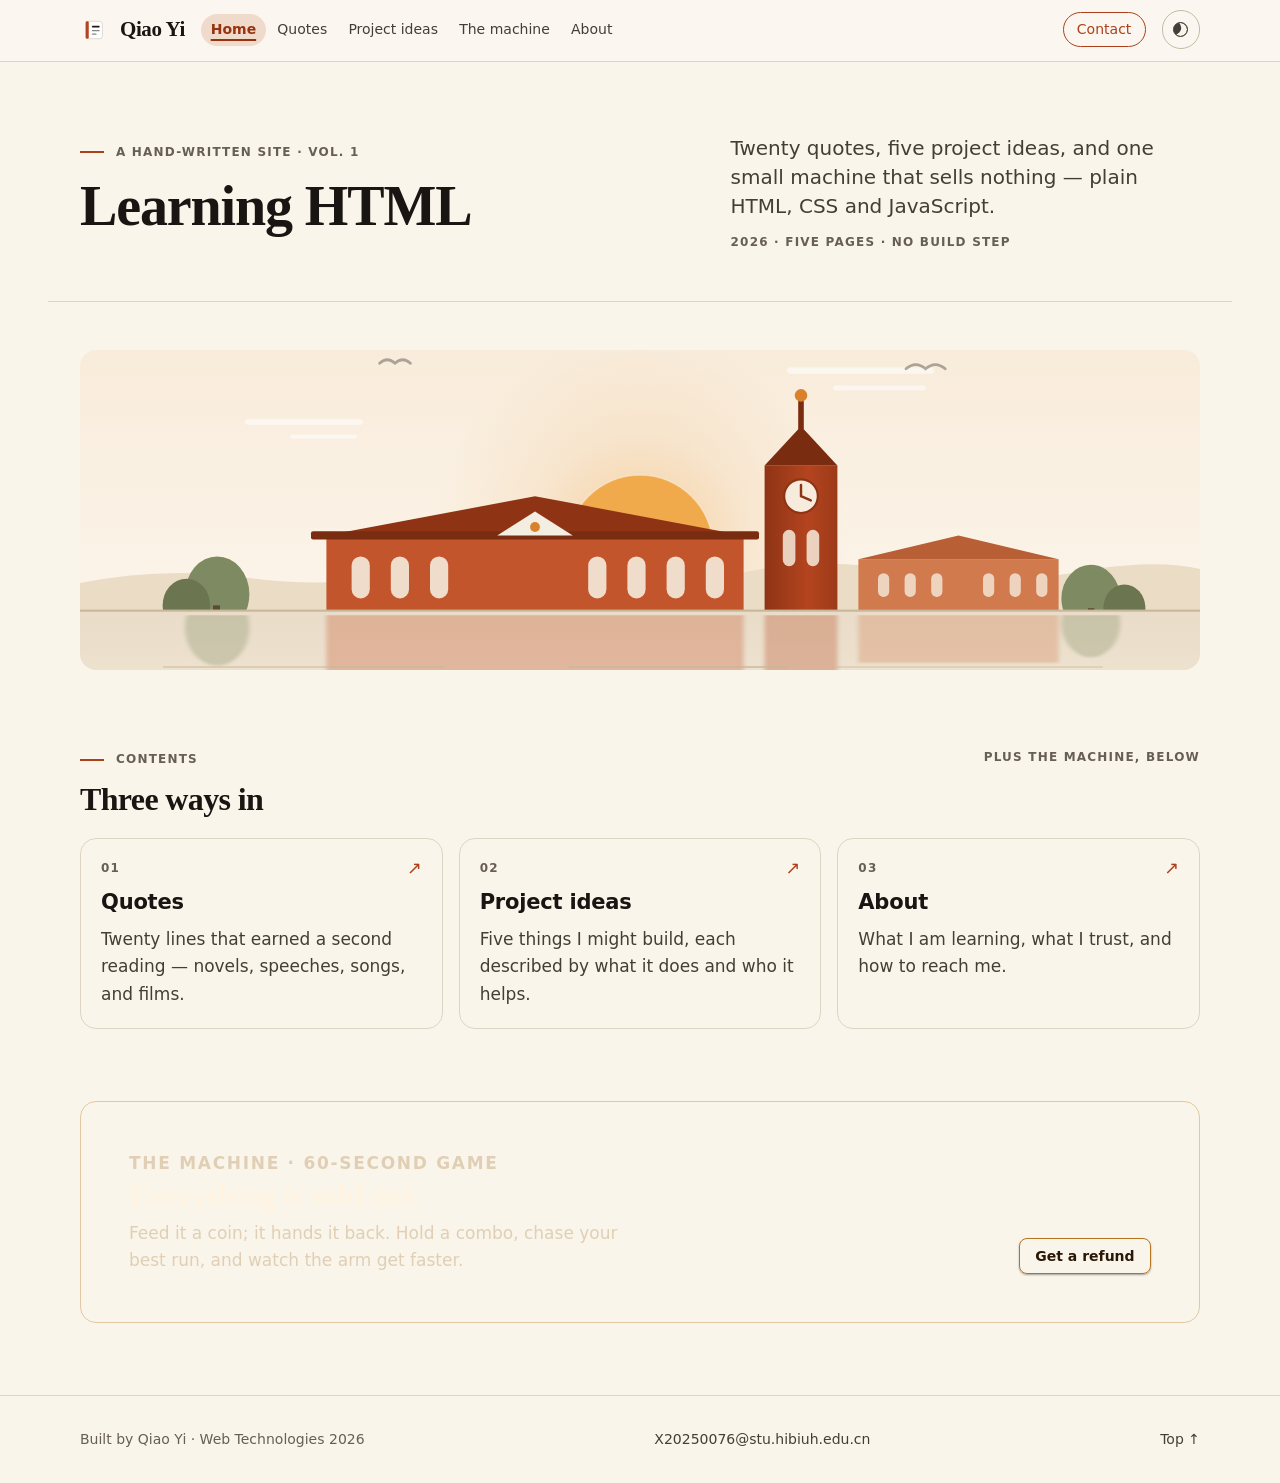
==== commit f2de0ac2: "Tighten the copy and polish the quote spotlight Shorten the long explanatory text across all five pa" ====
--- a/index.html
+++ b/index.html
@@ -39,9 +39,8 @@
         </div>
         <div class="hero-copy">
           <p class="lede">
-            A notebook of twenty quotes, five project ideas, and one small
-            machine that sells nothing and refunds every coin — built in plain
-            HTML, CSS and JavaScript.
+            Twenty quotes, five project ideas, and one small machine that
+            sells nothing — plain HTML, CSS and JavaScript.
           </p>
           <p class="page-head-meta hero-meta">2026 · Five pages · No build step</p>
         </div>
@@ -73,7 +72,7 @@
             <span class="entry-title">Quotes</span>
             <span class="entry-desc">
               Twenty lines that earned a second reading — novels, speeches,
-              songs, films, and one saying from my grandmother.
+              songs, and films.
             </span>
           </a>
         </li>
@@ -85,8 +84,8 @@
             </span>
             <span class="entry-title">Project ideas</span>
             <span class="entry-desc">
-              Five things I might build, each with the exact person it is for
-              and the order I would build it in.
+              Five things I might build, each described by what it does and
+              who it helps.
             </span>
           </a>
         </li>
@@ -98,8 +97,7 @@
             </span>
             <span class="entry-title">About</span>
             <span class="entry-desc">
-              What I am learning, the references I trust, and the one address
-              that reaches me.
+              What I am learning, what I trust, and how to reach me.
             </span>
           </a>
         </li>
@@ -111,11 +109,11 @@
     <section class="section wrap wrap--wide">
       <div class="callout">
         <div>
-          <p class="callout-kicker">The machine · 60-second game</p>
+          <p class="callout-kicker">The machine&nbsp;· 60&#8209;second&nbsp;game</p>
           <h2>Everything is sold out.</h2>
           <p>
-            Feed it a coin and it hands the coin back. Hold a combo, chase your
-            best run, and watch the return arm get faster for sixty seconds.
+            Feed it a coin; it hands it back. Hold a combo, chase your best
+            run, and watch the arm get faster.
           </p>
         </div>
         <a class="btn" href="machine.html">Get a refund</a>
--- a/style.css
+++ b/style.css
@@ -18,6 +18,17 @@
     14  Small screens & reduced motion
    ========================================================================== */
 
+/* The spotlight's display serif, self-hosted: one variable WOFF2 for 400–500,
+   latin subset, with the OFL text beside it in fonts/OFL.txt. Self-hosting
+   keeps the site free of a runtime font CDN. */
+@font-face {
+  font-family: "Newsreader";
+  src: url("fonts/newsreader-latin.woff2") format("woff2");
+  font-style: normal;
+  font-weight: 400 500;
+  font-display: swap;
+}
+
 /* 1 · Tokens ---------------------------------------------------------------
    A custom property is a value with a name. Change it here and it changes
    everywhere; that is the same argument as using a class instead of twenty
@@ -75,10 +86,10 @@
   /* The dark callout band is dark in both themes — it is the machine's
      advertisement, and it should read as an object either way. Only its
      surroundings change. */
-  --band: light-dark(linear-gradient(135deg, #1C1917, #2A2420),
-                     linear-gradient(135deg, #241F18, #2E2820));
-  --band-ink:     light-dark(#E8E1D7, #F0E7D9);
-  --band-ink-dim: light-dark(#BFB5A8, #BDB2A1);
+  --band: light-dark(linear-gradient(135deg, #2E2114, #4A3118),
+                     linear-gradient(135deg, #3A2A18, #5A3C1E));
+  --band-ink:     light-dark(#FFF4E2, #FFF6E8);
+  --band-ink-dim: light-dark(#E0CFB4, #E4D3B8);
   --band-rule:    light-dark(#B4741F, #C98A38);
   --band-btn-ink: light-dark(#2A1706, #241507);
   --band-btn-face:
@@ -148,6 +159,9 @@
   --shadow-lift: 0 24px 56px rgb(var(--shadow-rgb) / .11);
 
   --font-serif: Georgia, "Iowan Old Style", "Noto Serif SC", "Songti SC", serif;
+  /* A second, more bookish serif for the spotlight quotation. Newsreader is
+     self-hosted above; Sitka and Georgia are the offline fallbacks. */
+  --font-quote: "Newsreader", "Sitka Display", "Iowan Old Style", Georgia, serif;
   --font-sans: system-ui, -apple-system, "Segoe UI", "Noto Sans SC", sans-serif;
   /* Reserved for the machine: serials, stamps, the receipt. A page of prose
      has no use for a monospace face, and at 11px with letterspacing it reads
@@ -316,8 +330,7 @@
 .entry-num,
 .idea-list li::before,
 .spotlight-label,
-.callout-kicker,
-.definitions dt {
+.callout-kicker {
   font-family: var(--font-sans);
   font-size: var(--text-xs);
   font-weight: 700;
@@ -333,7 +346,7 @@
 @media (min-width: 56rem) {
   .page-head {
     grid-template-columns: minmax(0, 1.1fr) minmax(0, .9fr);
-    align-items: end;
+    align-items: start;
     column-gap: clamp(2rem, 6vw, 6rem);
   }
 }
@@ -1097,26 +1110,53 @@
   padding-block: var(--space-5);
 }
 
+/* The switch sits in its own grid column, pinned to the top of the row. A
+   quote of a different length may make the card taller, but the button does
+   not move with it. */
 .spotlight-inner {
-  display: flex;
-  flex-wrap: wrap;
-  align-items: center;
+  display: grid;
+  grid-template-columns: minmax(0, 1fr) auto;
+  align-items: start;
   gap: var(--space-3) var(--space-4);
-  justify-content: space-between;
 }
 
 .spotlight .quote {
-  flex: 1 1 22rem;
-  max-width: 40rem;
+  grid-column: 1;
+  width: 100%;
+  max-width: 50rem;
+  padding: var(--space-4);
   box-shadow: var(--shadow);
 }
 
+.spotlight .btn {
+  grid-column: 2;
+  margin-top: var(--space-4);
+}
+
 /* The spotlight is the one place a quotation is the subject rather than one
-   entry in a list, so it takes the heading step — the only step between the
-   card size and h2. */
+   entry in a list: larger than a card, wider than the reading measure, and
+   with enough leading that a long line does not crowd the next one. */
 .spotlight .quote blockquote p {
-  font-size: var(--text-h2);
-  line-height: var(--lh-tight);
+  font-family: var(--font-quote);
+  font-size: clamp(1.375rem, 1.1rem + .55vw, 1.75rem);
+  line-height: 1.35;
+}
+
+/* The switch belongs to the same family as the Contact pill: accent outline
+   on the paper band, filled accent on hover. The grey ghost button looked
+   like a form control dropped into the quote. */
+.spotlight .btn--ghost {
+  background: transparent;
+  border-color: var(--accent);
+  color: var(--accent);
+  box-shadow: none;
+}
+
+.spotlight .btn--ghost:hover {
+  background: var(--accent);
+  border-color: var(--accent-dark);
+  color: var(--btn-ink);
+  box-shadow: 0 6px 16px -4px rgb(130 45 14 / .35);
 }
 
 .spotlight-label {
@@ -1125,10 +1165,10 @@
 }
 
 /* 12 · Project lists -------------------------------------------------------
-   Two list shapes, both built from the same parts: a hairline per row, a
-   number or label in the left column, prose in the right. No cards here —
-   five outlined boxes competing with the five outlined cards on the home
-   page was two card languages on one visit. */
+   An editorial index: one row per idea, a hairline between, no cards. The
+   rows are all built the same way — index in the rail, name in a fixed
+   column, description in the reading column — so five ideas read as one
+   list rather than four rows and a special fifth. */
 .idea-list {
   display: grid;
   gap: 0;
@@ -1143,173 +1183,59 @@
   display: grid;
   grid-template-columns: 2.5rem minmax(0, 1fr);
   column-gap: var(--space-2);
-  padding-block: var(--space-3);
+  padding-block: var(--space-4);
   border-bottom: 1px solid var(--rule);
   counter-increment: idea;
 }
 
-/* The number, the name and the description are three grid items of one row
-   pair, so every idea has the same shape: index in the rail, name on the
-   first line of the reading column, description under it. */
+/* On a narrow screen the name sits on the first line of the reading column
+   and the description under it. */
 .idea-list li::before {
   grid-column: 1;
   grid-row: 1;
   content: counter(idea, decimal-leading-zero);
-  padding-top: .35rem;          /* sits on the first line of the name */
+  padding-top: .2rem;
   color: var(--accent);
 }
 
 .idea-name {
   grid-column: 2;
   grid-row: 1;
-  font-size: var(--text-base);
+  font-size: var(--text-lead);
   font-weight: 700;
-  line-height: var(--lh-body);
-  letter-spacing: -.005em;
+  line-height: var(--lh-snug);
+  letter-spacing: -.01em;
+  text-wrap: balance;
 }
 
 .idea-list p {
   grid-column: 2;
   grid-row: 2;
-  margin: .15rem 0 0;
+  margin: .3rem 0 0;
   max-width: var(--measure-prose);
   color: var(--ink-soft);
   font-size: var(--text-base);
 }
 
+/* On a wide screen the row opens into three aligned columns: index, name,
+   description. Every row gets the same three columns, so the left edges line
+   up down the page and the eye can scan names without reading prose. */
 @media (min-width: 56rem) {
-  .idea-list {
-    grid-template-columns: repeat(2, minmax(0, 1fr));
-    column-gap: var(--space-5);
-  }
-
-  /* Five ideas over two columns: the fifth gets the full row rather than
-     leaving a hole where a sixth ought to be. It sets the name in its own
-     column and gives the description a reading measure beside it, so the
-     wide row does not run to 133 characters. */
-  .idea-list li:last-child {
-    grid-column: 1 / -1;
-    grid-template-columns: 2.5rem 14rem minmax(0, 1fr);
+  .idea-list li {
+    grid-template-columns: 2.5rem clamp(10rem, 18vw, 16rem) minmax(0, 1fr);
+    column-gap: var(--space-4);
     align-items: baseline;
   }
 
-  .idea-list li:last-child p {
+  .idea-list li::before {
+    padding-top: 0;
+  }
+
+  .idea-list p {
     grid-column: 3;
     grid-row: 1;
     margin-top: 0;
   }
-}
-
-/* A description list is a question and its answer: the idea, then who it
-   is for. Same ruled shape as the idea list and the machine's definitions,
-   so three lists on three pages read as one component.
-
-   The label column is a fixed width rather than max-content: with
-   max-content, "Ingredient-fusion recipes" stretched it to 236px and left
-   "Pet chooser" stranded against dead space, which reads as a missing
-   column rather than a short label. */
-.audience {
-  display: grid;
-  grid-template-columns: 13rem minmax(0, 1fr);
-  gap: 0;
-  margin: 0;
-  border-top: 1px solid var(--rule);
-}
-
-/* Above 56rem the split grid squeezes this list into a column about 470px
-   wide, where 13rem of labels takes half of it and leaves the answers at
-   ~22 characters a line. Below 56rem the list has the full page width, so
-   it keeps the fixed column; above it, a fluid one gives way as the page
-   narrows and widens back to 13rem when there is room. */
-@media (min-width: 56rem) {
-  .audience {
-    grid-template-columns: clamp(9rem, 14vw, 13rem) minmax(0, 1fr);
-  }
-}
-
-.audience dt,
-.audience dd {
-  padding-block: var(--space-2);
-  border-bottom: 1px solid var(--rule);
-}
-
-.audience dt {
-  padding-right: var(--space-2);
-  font-size: var(--text-sm);
-  font-weight: 700;
-  letter-spacing: 0;
-  color: var(--ink);
-}
-
-.audience dd {
-  margin: 0;
-  color: var(--ink-soft);
-}
-
-/* An ordered list, numbered by the browser, drawn as circles by CSS. */
-.steps {
-  display: grid;
-  gap: var(--space-2);
-  margin: 0;
-  padding: 0;
-  list-style: none;
-  counter-reset: step;
-}
-
-.steps li {
-  position: relative;
-  padding-left: 2.5rem;
-  counter-increment: step;
-  text-wrap: pretty;
-}
-
-.steps li::before {
-  content: counter(step);
-  position: absolute;
-  left: 0;
-  top: .1rem;
-  display: grid;
-  place-items: center;
-  width: 1.75rem;
-  height: 1.75rem;
-  border-radius: 50%;
-  background: var(--accent);
-  color: var(--step-ink);
-  font-size: var(--text-xs);
-  font-weight: 700;
-  line-height: 1;
-}
-
-/* A second description list, on the machine page: the four properties of a
-   useless machine, each named and explained.
-
-   The label column is a fixed width rather than max-content. With max-content
-   it grew to fit "Back to the start", and the three shorter labels then sat
-   against a stretch of empty space wide enough to read as a missing column.
-   At a fixed 9rem the longest label wraps to two lines and every row has the
-   same shape. A hairline per row keeps the pairs from floating apart. */
-.definitions {
-  display: grid;
-  grid-template-columns: 9rem minmax(0, 1fr);
-  gap: 0;
-  margin: var(--space-4) 0 0;
-  border-top: 1px solid var(--rule);
-}
-
-.definitions dt,
-.definitions dd {
-  padding-block: var(--space-2);
-  border-bottom: 1px solid var(--rule);
-}
-
-.definitions dt {
-  padding-right: var(--space-2);
-  color: var(--accent);
-}
-
-.definitions dd {
-  margin: 0;
-  color: var(--ink-soft);
 }
 
 /* 13 · Callout ------------------------------------------------------------- */
@@ -1322,16 +1248,18 @@
   gap: var(--space-3) var(--space-5);
   overflow: hidden;
   padding: clamp(1.75rem, 4vw, 3rem);
+  border: 1px solid rgb(180 116 31 / .35);
   border-radius: var(--radius-lg);
   background:
-    radial-gradient(40rem 20rem at 100% 0%, rgb(217 130 43 / .12), transparent 60%),
+    radial-gradient(40rem 20rem at 100% 0%, rgb(217 130 43 / .2), transparent 60%),
     var(--band);
   color: var(--band-ink);
 }
 
 .callout-kicker {
   margin: 0 0 var(--space-2);
-  color: var(--amber);
+  color: var(--amber-light);
+  text-wrap: balance;
 }
 
 .callout h2 {
@@ -1547,35 +1475,63 @@
     margin-left: auto;
   }
 
-  /* Two columns of dt/dd become one stacked pair, keeping the rule between
-     rows but dropping the one inside each pair. */
-  .audience,
-  .definitions {
-    grid-template-columns: 1fr;
-  }
-
-  .audience dt,
-  .definitions dt {
-    padding-bottom: 0;
-    border-bottom: 0;
-  }
-
-  .audience dd,
-  .definitions dd {
-    padding-top: .35rem;
-  }
-
+  /* On a phone the switch moves above the card, still pinned to the top
+     right, so a longer quotation does not push it down the page. */
   .spotlight-inner {
-    display: block;
+    gap: var(--space-2) 0;
+  }
+
+  .spotlight .quote {
+    grid-column: 1 / -1;
+    grid-row: 2;
   }
 
   .spotlight .btn {
-    margin-top: var(--space-3);
+    grid-column: 2;
+    grid-row: 1;
+    justify-self: end;
+    margin-top: 0;
   }
 
   .callout .btn {
     width: 100%;
     justify-content: center;
+  }
+
+  /* On a phone the picture is the first thing you see: it names the place
+     before the title does. The desktop order — words, then picture — is
+     unchanged. */
+  .hero {
+    display: flex;
+    flex-direction: column;
+  }
+
+  .hero > .wrap--wide:last-child {
+    order: -1;
+  }
+
+  .hero-img {
+    height: clamp(12rem, 58vw, 15rem);
+    margin-top: var(--space-3);
+    margin-bottom: 0;
+  }
+
+  /* 72px between blocks is right on a wide page and a lot of scrolling on a
+     phone. Tighten the vertical rhythm here only. */
+  main {
+    row-gap: var(--space-5);
+  }
+
+  .page-head {
+    padding-block: var(--space-5) var(--space-4);
+  }
+
+  .section.section--ruled {
+    padding-top: var(--space-5);
+  }
+
+  #site-footer {
+    margin-top: var(--space-5);
   }
 }
 
